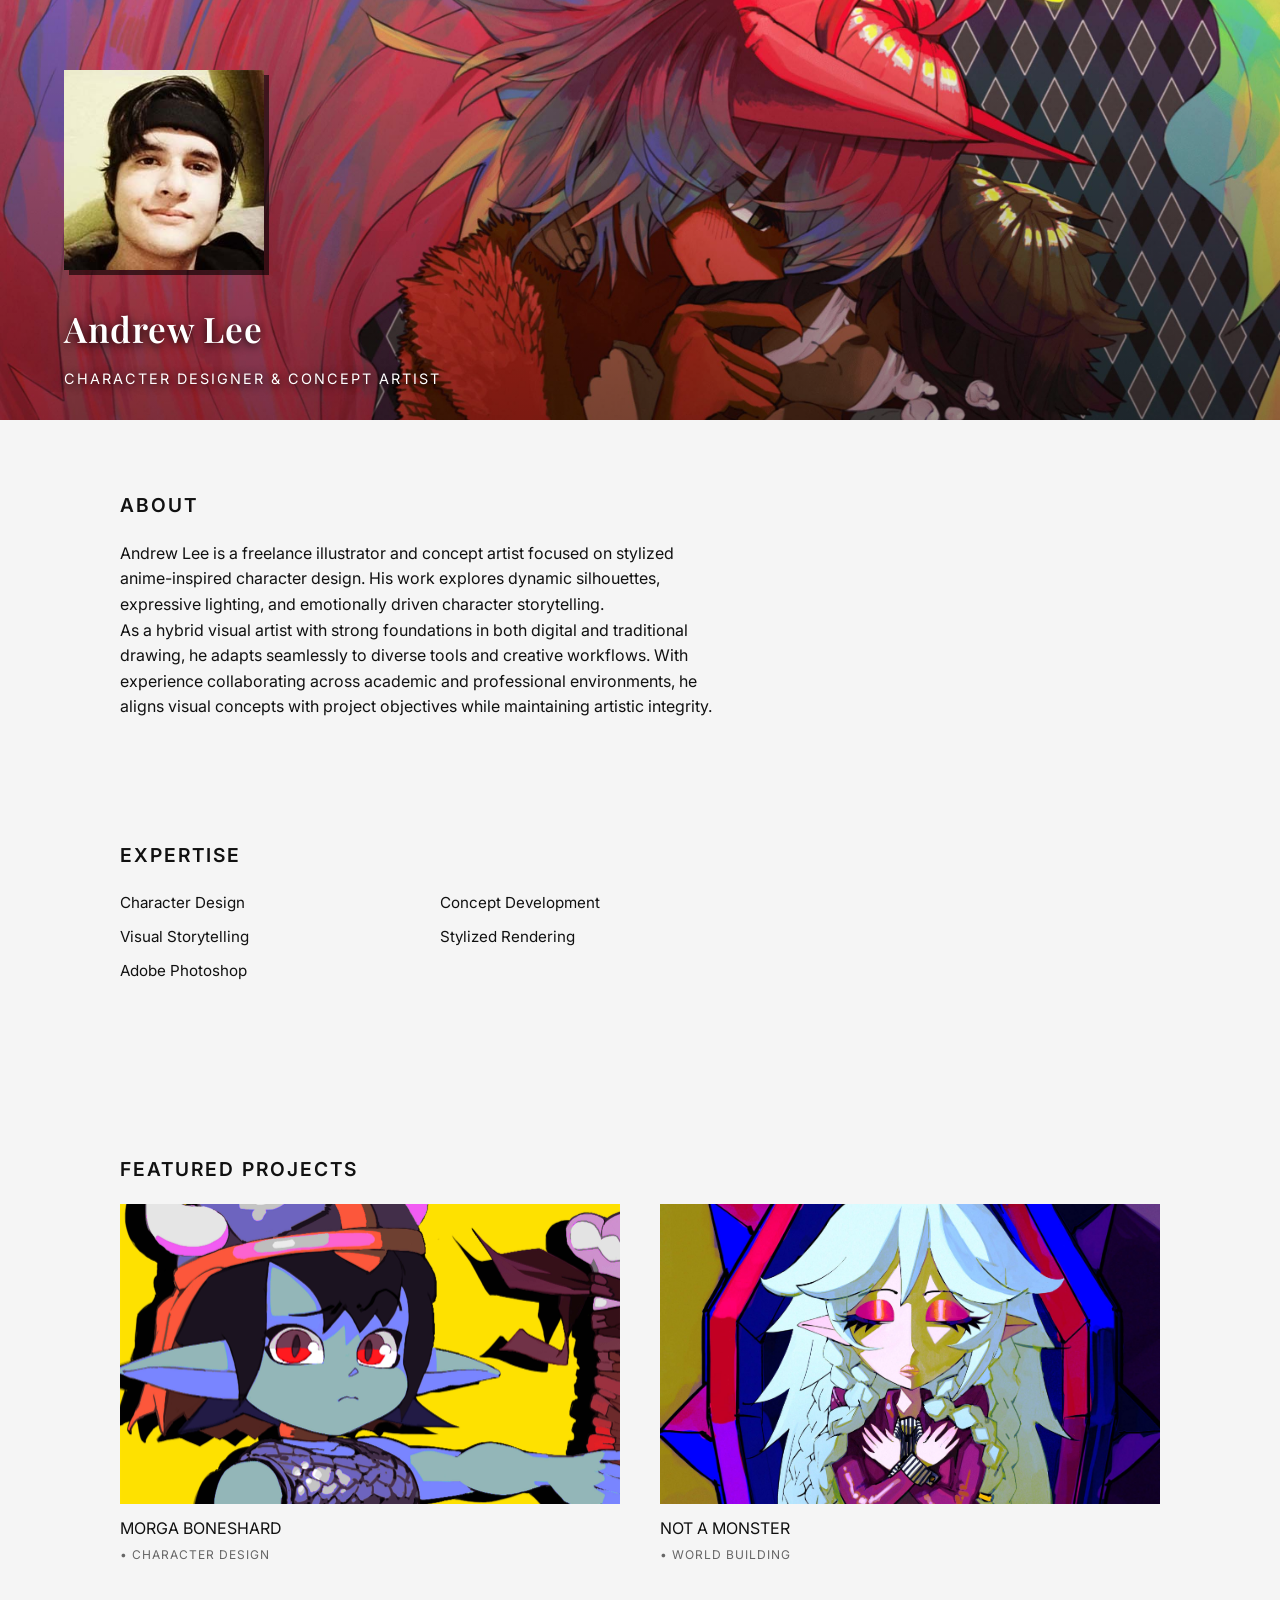
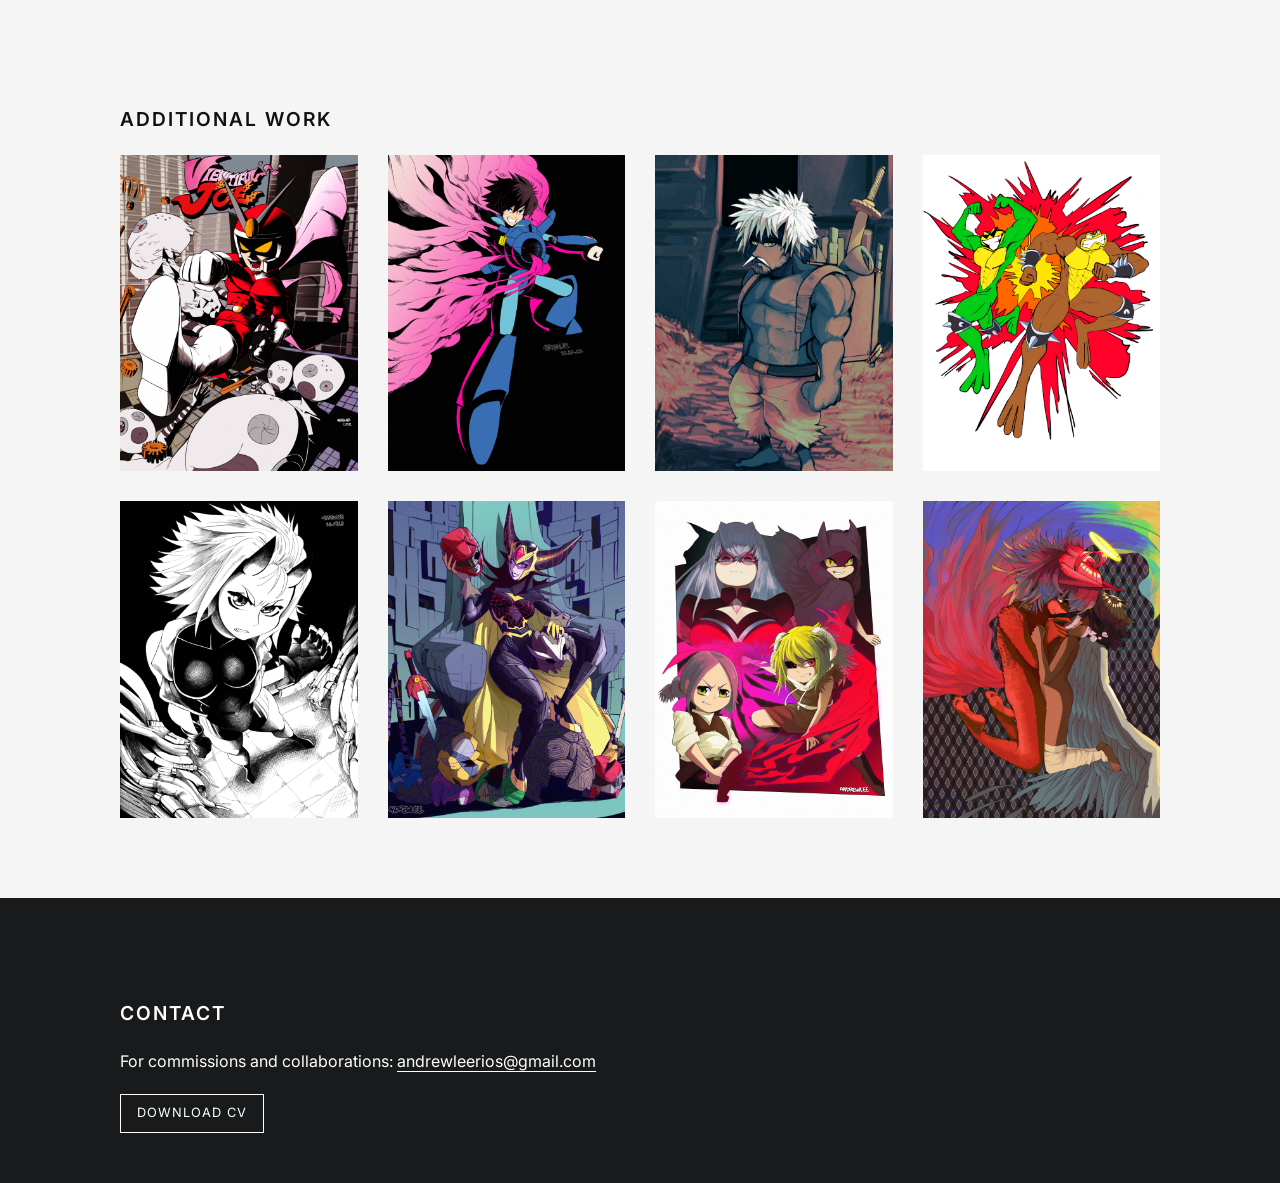
==== index.html @ 8bad81f7 "Add files via upload" ====
<!DOCTYPE html>
<html lang="en">
<head>
  <meta charset="UTF-8" />
  <meta name="viewport" content="width=device-width, initial-scale=1.0" />
  <meta name="description" content="Andrew Lee — Illustrator and Concept Artist specializing in stylized anime-inspired character design.">
  <title>Andrew Lee — Illustrator & Concept Artist</title>
  <link rel="stylesheet" href="style.css" />
  <link href="https://fonts.googleapis.com/css2?family=Playfair+Display:wght@400;500;600&family=Inter:wght@300;400;500&display=swap" rel="stylesheet">
</head>



<body>

  

  <main>

    <!-- HERO -->
    <section class="hero">

  <img src="images/hero.jpg" alt="Hero artwork">

      <div class="hero-header-2">
        <img src="../images/profile_picture.jpg" alt="profile picture" class="profile_picture">
      </div>

      <div class="hero-header">
        <h1 class="logo">Andrew Lee</h1>
        <p class="hero-subtitle">Character Designer & Concept Artist</p>
      </div>

  </section>

    <!-- ABOUT -->
    <section class="about reveal">
      <div class="container">
        <h2 class="section-title">About</h2>
        <p>
            Andrew Lee is a freelance illustrator and concept artist
            focused on stylized anime-inspired character design.
            His work explores dynamic silhouettes, expressive lighting, and emotionally driven character storytelling.
        </p>
        <p>
            As a hybrid visual artist with strong foundations in both digital and traditional drawing,
            he adapts seamlessly to diverse tools and creative workflows. With experience collaborating
            across academic and professional environments, he aligns visual concepts with project objectives while maintaining artistic integrity.
        </p>
      </div>
    </section>

    <!-- EXPERTISE -->
    <section class="expertise reveal">
        <div class="container">
            <h2 class="section-title">Expertise</h2>
            <ul class="skills">
            <li>Character Design</li>
            <li>Concept Development</li>
            <li>Visual Storytelling</li>
            <li>Stylized Rendering</li>
            <li>Adobe Photoshop</li>
            </ul>
        </div>
    </section>

     <!-- FEATURED GALLERY -->

    <section class="featured-projects reveal">

      <div class="container">
        <h2 class="section-title">Featured Projects</h2>
          <div class="featured-grid">

            <a href="projects/morgaboneshard.html" class="featured-item">

              <div class="featured-image">
                <img src="images/morga-final-2.jpg" alt="Project Morga" loading="lazy">
                <div class="project-overlay">View Project</div>
              </div>

              <div class="featured-info">
                <p class="featured-title">MORGA BONESHARD</p>
                <p class="project-label">• Character Design</p>
              </div>

            </a>

            <a href="projects/notamonster.html" class="featured-item">

              <div class="featured-image">
                <img src="images/ronin-final.jpg" alt="Project Ronin" loading="lazy">
                <div class="project-overlay">View Project</div>
              </div>

              <div class="featured-info">
                <p class="featured-title">NOT A MONSTER</p>
                <p class="project-label">• World Building</p>
              </div>

            </a>

          </div>
      </div>

    </section>

    <!-- GALLERY -->
    <section class="gallery reveal">
      <div class="container">
        <h2 class="section-title">Additional Work</h2>

        <div class="grid">
            
          <div class="art-item">

            <img 
                src="images/art1.jpg" 
                alt="Character Concept"
                loading="lazy"
                data-title="Viewtiful Joe"
                data-type="Videogame Art"
                data-year="2025"
                data-role="Concept & Illustration"
            >
            </div>

          <div class="art-item">
            <img 
                src="images/art2.jpg" 
                alt="Character Concept"
                loading="lazy"
                data-title="Cyber Oni"
                data-type="Character Design"
                data-year="2025"
                data-role="Concept & Illustration"
            >
            </div>

          <div class="art-item">
            <img 
                src="images/art3.jpg" 
                alt="Character Concept"
                loading="lazy"
                data-title="Megaman Art"
                data-type="Videogame Art"
                data-year="2025"
                data-role="Concept & Illustration"
            >
            </div>

          <div class="art-item">
            <img 
                src="images/art4.jpg" 
                alt="Character Concept"
                loading="lazy"
                data-title="Power Rangers & Teenage Mutant Ninja Turtles"
                data-type="Comic Cover"
                data-year="2025"
                data-role="Concept & Illustration"
            >
            </div>

            <div class="art-item">
            <img 
                src="images/art5.jpg" 
                alt="Character Concept"
                loading="lazy"
                data-title="Kenshi"
                data-type="Videogame Art"
                data-year="2025"
                data-role="Concept & Illustration"
            >
            </div>

            <div class="art-item">
            <img 
                src="images/art6.jpg" 
                alt="Character Concept"
                loading="lazy"
                data-title="Manga Cover"
                data-type="Character Design"
                data-year="2025"
                data-role="Concept & Illustration"
            >
            </div>

            <div class="art-item">
            <img 
                src="images/art7.jpg" 
                alt="Character Concept"
                loading="lazy"
                data-title="BattleToads"
                data-type="Videogame Art"
                data-year="2025"
                data-role="Concept & Illustration"
            >
            </div>

            <div class="art-item">
            <img 
                src="images/art8.jpg" 
                alt="Character Concept"
                loading="lazy"
                data-title="Character Concept art"
                data-type="Character Illustration"
                data-year="2025"
                data-role="Concept & Illustration"
            >
            </div>

        </div>
        
      </div>
    </section>

    <!-- CONTACT -->
    <section class="contact" style="background:#181a1b !important;color:#fff !important;padding-top:30px;">
      <div class="container">
        <h2 class="section-title">Contact</h2>
        <p>
          For commissions and collaborations:
          <a href="mailto:andrewleerios@gmail.com" style="color:#fff !important;border-color:#fff !important;">andrewleerios@gmail.com</a>
        </p>
        <p>
          <a href="andrewleecv.pdf" download="Andrew_Lee_CV.pdf" class="cv-button" target="_blank" style="color:#fff !important;border-color:#fff !important;">Download CV</a>
        </p>
      </div>
    </section>

  </main>

  <!-- JS MODAL -->

<div class="modal" id="imageModal">

  <span class="close">&times;</span>

  <div class="modal-wrapper">

    <span class="modal-arrow left">&#10094;</span>

    <div class="modal-image-container">
  <img class="modal-content current" id="modalImage" draggable="false">
<img class="modal-content next" id="modalImageNext" draggable="false">
</div>

    <span class="modal-arrow right">&#10095;</span>

    <div class="modal-info">
      <h3 id="modalTitle"></h3>
      <p id="modalMeta"></p>
    </div>

  </div>

</div>

<script>

const images = document.querySelectorAll('.art-item img');
const modal = document.getElementById('imageModal');

const modalImg = document.getElementById('modalImage');
const modalImgNext = document.getElementById('modalImageNext');

const modalTitle = document.getElementById('modalTitle');
const modalMeta = document.getElementById('modalMeta');

const closeBtn = document.querySelector('.close');
const arrowLeft = document.querySelector('.modal-arrow.left');
const arrowRight = document.querySelector('.modal-arrow.right');

let currentIndex = 0;


/* RESET SLIDER */

function resetModalSlider(){

  modalImg.style.transition = "none";
  modalImgNext.style.transition = "none";

  modalImg.style.transform = "translateX(0)";
  modalImgNext.style.transform = "translateX(0)";

  modalImgNext.src = "";

}


/* ABRIR MODAL */

images.forEach((img, index) => {

  img.addEventListener('click', () => {

    currentIndex = index;

    resetModalSlider();

    modal.classList.add('active');
    document.body.style.overflow = "hidden";

    modalImg.src = img.src;

    modalTitle.textContent = img.dataset.title;
    modalMeta.textContent = `${img.dataset.type} — ${img.dataset.year} — ${img.dataset.role}`;

  });

});


/* CAMBIO DE IMAGEN */

function updateModalImage(direction){

  const img = images[currentIndex];

  modalImgNext.src = img.src;

  modalTitle.textContent = img.dataset.title;
  modalMeta.textContent = `${img.dataset.type} — ${img.dataset.year} — ${img.dataset.role}`;

  modalImg.style.transition = "none";
  modalImgNext.style.transition = "none";

  modalImg.style.transform = "translateX(0)";
  modalImgNext.style.transform = "translateX(0)";

  if(direction === "right"){
    modalImgNext.style.transform = "translateX(100%)";
  }

  if(direction === "left"){
    modalImgNext.style.transform = "translateX(-100%)";
  }

  modalImgNext.offsetHeight;

  modalImg.style.transition = "transform 0.35s ease";
  modalImgNext.style.transition = "transform 0.35s ease";

  if(direction === "right"){
    modalImg.style.transform = "translateX(-100%)";
    modalImgNext.style.transform = "translateX(0)";
  }

  if(direction === "left"){
    modalImg.style.transform = "translateX(100%)";
    modalImgNext.style.transform = "translateX(0)";
  }

  setTimeout(() => {

    modalImg.src = modalImgNext.src;

    modalImg.style.transition = "none";
    modalImg.style.transform = "translateX(0)";

  },350);

}


/* FLECHAS */

arrowRight.addEventListener('click', () => {

  currentIndex = (currentIndex + 1) % images.length;
  updateModalImage("right");

});

arrowLeft.addEventListener('click', () => {

  currentIndex = (currentIndex - 1 + images.length) % images.length;
  updateModalImage("left");

});


/* CERRAR */

closeBtn.addEventListener('click', () => {

  modal.classList.remove('active');
  document.body.style.overflow = "auto";

});


modal.addEventListener('click', (e) => {

  if (e.target === modal) {

    modal.classList.remove('active');
    document.body.style.overflow = "auto";

  }

});


/* TECLADO */

document.addEventListener('keydown', (e) => {

  if (!modal.classList.contains('active')) return;

  if (e.key === 'Escape') {

    modal.classList.remove('active');
    document.body.style.overflow = "auto";

  }

  if (e.key === 'ArrowRight') {

    currentIndex = (currentIndex + 1) % images.length;
    updateModalImage("right");

  }

  if (e.key === 'ArrowLeft') {

    currentIndex = (currentIndex - 1 + images.length) % images.length;
    updateModalImage("left");

  }

});

</script>


<!-- REVEAL SCRIPT -->

<script>
const reveals = document.querySelectorAll('.reveal');

function revealOnScroll(){
  const windowHeight = window.innerHeight;

  reveals.forEach(section => {
    const sectionTop = section.getBoundingClientRect().top;

    if(sectionTop < windowHeight - 100){
      section.classList.add('visible');
    }
  });
}

window.addEventListener('scroll', revealOnScroll);
revealOnScroll();
</script>

</body>
</html>
---- style.css ----
/* RESET BASE */

html {
  scrollbar-width: none;      /* Firefox */
  -ms-overflow-style: none;   /* IE / Edge antiguo */
}

html {
  scrollbar-width: none;      /* Firefox */
  -ms-overflow-style: none;   /* IE / Edge antiguo */
}

* {
  margin: 0;
  padding: 0;
  box-sizing: border-box;
}

body {
  font-family: 'Inter', sans-serif;
  background-color: #f5f5f5;
  color: #111;
  line-height: 1.6;
  transition: background-color 0.3s ease;
  opacity: 0;
  animation: fadeIn 1.0s ease forwards;
}


@keyframes fadeIn {
  to {
    opacity: 1;
  }
}

/* CONTENEDOR CENTRAL */
.container{
  width:90%;
  max-width:1100px;

/* CONTACT SECTION DARK */

/* CONTACT SECTION DARK - FORCED */
.contact {
  background: #181a1b !important;
  color: #fff !important;
}
.contact .section-title,
.contact p,
.contact a,
.contact .cv-button {
  color: #fff !important;
  border-color: #fff !important;
}
.contact a:hover,
.contact .cv-button:hover {
  opacity: 0.7 !important;
}
  margin:0 auto;
  padding:0 30px;
}

/* HEADER */

.logo{
font-size:2.2rem;
font-weight:600;
font-family:'Playfair Display', serif;
letter-spacing:1px;
text-shadow:0 2px 10px rgb(0, 0, 0);
}
/* HERO */

.hero-header{
  position:absolute;
  bottom:30px;
  left:5%;
  z-index:2;
  color:white;
}

.hero{
  position:relative;
  width:100%;
  height:55vh;
  min-height:260px;
  max-height:420px;
  overflow:hidden;
}

.hero::after{
content:"";
position:absolute;
inset:0;
background:linear-gradient(
to top,
rgba(0, 0, 0, 0.39),
rgba(0, 0, 0, 0.2),
rgba(0, 0, 0, 0)
);
}

.hero-header-2{
  width: 200px;
  height: 200px;
  position:absolute;
  bottom:150px;
  left:5%;
  box-shadow: 5px 5px 0px rgba(0, 0, 0, 0.6);
  z-index:2;
}

.hero-subtitle {
  font-size: 0.9rem;
  font-weight: 400;
  letter-spacing: 2px;
  text-transform: uppercase;
  margin-top: 10px;
  text-shadow:0 2px 10px rgb(0, 0, 0);
}

.hero img{
  position:absolute;
  top:0;
  left:0;
  width:100%;
  height:100%;
  object-fit:cover;
  display:block;
  animation:heroZoom 20s ease-in-out infinite alternate;
  max-height:420px;
}

@keyframes heroZoom{
0%{
transform:scale(1);
}
100%{
transform:scale(1.03);
}
}

/* SECTIONS */
section {
  padding: 100px 0;
}

.section-title {
  font-size:1.2rem;
  font-weight: 600;
  letter-spacing: 2px;
  text-transform: uppercase;
  margin:70px 0 20px 0;
}

a {
  text-decoration: none;
  color: #111;
  border-bottom: 1px solid #111;
  transition: opacity 0.2s ease;
}

a:hover {
  opacity: 0.6;
}

/* FEATURED GALLERY */

.featured-image{
position:relative;
overflow:hidden;
}

.featured-title{
margin-top:10px;
font-size:16px;
}

.project-overlay{
position:absolute;
top:0;
left:0;
width:100%;
height:100%;
background:rgba(0,0,0,0.5);

display:flex;
align-items:center;
justify-content:center;

color:white;
font-size:18px;
letter-spacing:2px;

opacity:0;
transition:opacity 0.3s ease;
}

.featured-image:hover .project-overlay{
opacity:1;
}

.featured-item{
position: relative;
overflow:hidden;
border-bottom:none;
}

.featured-item img{
width:100%;
height:300px;
object-fit:cover;
display:block;
transition:transform 0.4s ease;
}

.featured-image:hover img{
transform:scale(1.08);
}

.featured-grid{
display:grid;
grid-template-columns:1fr 1fr;
gap:40px;
margin-bottom:20px;
}

.project-label{
font-size:0.75rem;
color:#666;
letter-spacing:1px;
text-transform:uppercase;
margin-top:3px;
}

.featured-info{
margin-top:12px;
}

.featured-projects{
  padding: 50px 0 0 0;
}

/* PROJECTS.HTML */

.project-container{
max-width:1100px;
margin:auto;
padding: 20px 20px;
}

.project-title{
font-size:2rem;
margin-bottom:10px;
}

.project-description{
max-width:700px;
margin-bottom:40px;
line-height:1.6;
}

.project-image{
margin: 10px 0 80px 0;
display: block;
gap: 0.5em;
}

.project-image-2{
  display: flex;
  gap: 0.5em;
  margin-top: 10px;
}

.project-image-2 img{
width:100%;
height:auto;
}

.project-image img{
width:100%;
height:auto;
}

.project-morga{
display: block;
gap: 0.5em;
}

.project-morga img{
width:100%;
height:auto;
}

.project-section-morga{
  margin-top: 100px;
}

.design-morga{
  display: flex;
  gap: 0.5em;
}

.design-morga-2{
  display: flex;
  gap: 0.5em;
  margin-bottom: 100px;
}

.back-link{
display:inline-block;
margin-bottom:40px;
font-size:0.9rem;
letter-spacing:1px;
text-decoration:none;
}

.charac-desc{
  font-size: 16px;
  margin: 0 30px 0 0;
}

.project-image-3{
  display: flex;
  gap: 1em;
  margin: 40px 0 40px 0;
}

.project-image-4{
  height: 50%;
  display: flex;
  gap: 0.5em;
}

.itemart-8 img{
  width: 100%;
}

.sheet-charac{
display: block;
gap: 0.5em;
}

.sheet-charac img{
width:100%;
height:auto;
}

/* CHARACTER INFO */

.character-info{
  background-color: #76b4cc00;
  width: 100%;
  margin-bottom: 80px;
  display: block;
}

.character-info-1{
  background-color: #925b5b00;
  width: 100%;
  display: flex;
  margin-bottom: 10px;
}

.character-info-1 img{
  width: 20%;
  object-fit: cover ;
}

.character-info-1 h2{
  margin: 10px 0 0 10px;
}

.character-info-1 p{
  font-size: 16px;
  text-align: start;
  margin-left: 5px;
  margin: 10px;
}

.characterpic1{
  background-image: url("images/steinprofile.jpg");
  background-position: center;
  background-size: 100%;
  background-repeat: no-repeat;
  width: 60%;
}

.characterpic2{
  background-image: url("images/draculindaprofile.jpg");
  background-position: center;
  background-size: 100%;
  background-repeat: no-repeat;
  width: 65%;
}

.characterpic3{
  background-image: url("images/v1profile.jpg");
  background-position: center;
  background-size: 100%;
  background-repeat: no-repeat;
  width: 68%;
}

/* SKILLS */ 

.about{
  padding: 0 0 50px 0;
}

.expertise{
  padding: 0 0 50px 0;
}

.contact{
  padding: 0 0 50px 0;
}

.skills {
  list-style: none;
  padding: 0;
  display: grid;
  grid-template-columns: repeat(2, 1fr);
  gap: 10px 40px;
  max-width: 600px;
}

.skills li {
  font-size: 0.95rem;
}

/* GALLERY GRID */

.gallery{
  padding: 50px 0 50px 0;
}

.grid {
  column-count:4;
  column-gap:30px;
}

.art-item{
break-inside:avoid;
margin-bottom:30px;
overflow:hidden;
cursor:pointer;
transition:transform 0.3s ease, box-shadow 0.3s ease;
}

.art-item img{
width:100%;
height:auto;
display:block;
transition:transform 0.4s ease;
}

.art-item:hover{
transform:translateY(-6px);
box-shadow:0 12px 30px rgba(0,0,0,0.15);
}

.art-item:hover img{
transform:scale(1.05);
}

@keyframes modalZoom{
0%{
opacity:0;
transform:scale(0.96);
}

100%{
opacity:1;
transform:scale(1);
}
}

/* ABOUT & CONTACT */
.about p,
.contact p {
  max-width: 600px;
}

.cv-button {
  display: inline-block;
  margin-top: 20px;
  font-size: 0.8rem;
  letter-spacing: 1px;
  text-transform: uppercase;
  border: 1px solid #111;
  padding: 8px 16px;
  transition: all 0.2s ease;
}

.cv-button:hover {
  background: #111;
  color: #f5f5f5;
}

/* SCROLL REVEAL */

.reveal{
opacity:0;
transform:translateY(40px);
transition:all 1s cubic-bezier(.16,1,.3,1);
}

.reveal.visible{
opacity:1;
transform:translateY(0);
}

/* JS MODAL */

.modal{
position:fixed;
inset:0;
background:rgba(245,245,245,0.98);

display:flex;
justify-content:center;
align-items:center;

opacity:0;
pointer-events:none;

transition:opacity 0.35s ease;

z-index:1000;
}

.modal.active{
opacity:1;
pointer-events:auto;
}

.modal-wrapper{
text-align:center;
max-width:90vw;
max-height:90vh;
position:relative;
}

.modal-image-container{
position:relative;
overflow:hidden;
width:100%;
height:75vh;
display:flex;
align-items:center;
justify-content:center;
}

.modal-content{
position:absolute;
max-width:100%;
max-height:75vh;
object-fit:contain;

transition:transform 0.35s ease, opacity 0.35s ease;

user-select: none;
-webkit-user-drag: none;
animation:modalZoom 0.35s ease;
transform-origin:center;
will-change:transform;

}

/* imagen siguiente */

.modal-content.next{
transform:translateX(100%);
}

/* animaciones */

.close{
position:absolute;
top:20px;
right:20px;
font-size:2rem;
cursor:pointer;
font-weight:300;
z-index:2000;
}

.modal-info{
margin-top:20px;
}

.modal-info h3{
font-weight:500;
margin-bottom:5px;
}

.modal-info p{
font-size:0.85rem;
letter-spacing:1px;
text-transform:uppercase;
}

.modal-arrow{
position:absolute;
top:50%;
transform:translateY(-50%);
font-size:40px;
color:#333;
cursor:pointer;
user-select:none;
padding:10px;
transition:opacity 0.2s ease;
}

.modal-arrow:hover{
opacity:0.5;
}

.modal-arrow.left{
left:-60px;
}

.modal-arrow.right{
right:-60px;
}

/* RESPONSIVE */


@media (max-width:1000px){

  .characterpic1{
  width: 125%;
  background-size: 200%;
  background-image: url("images/steinprofile2.jpg");
}

.characterpic2{
  width: 135%;
  background-size: 200%;
  background-image: url("images/draculindaprofile2.jpg");
}

.characterpic3{
  width: 140%;
  background-size: 200%;
  background-image: url("images/v1profile2.jpg");
}

    .grid{
    column-count:2;
    }
  }

@media (max-width:600px){
    .grid{
    column-count:1;
  }

  section {
    padding: 60px 0;
  }
  
}

@media (max-width:550px){

.modal-image-container{
position:relative;
}

.modal-arrow{
position:fixed;
top:50%;
transform:translateY(-50%);
font-size:30px;
z-index:2000;
}

.modal-arrow.left{
left:8px;
}

.modal-arrow.right{
right:8px;
}

}


@media (max-width:450px){

.characterpic1{
  width: 190%;
  background-size: 600%;
  background-image: url("images/steinprofile2.jpg");
}

.characterpic2{
  width: 210%;
  background-size: 600%;
  background-image: url("images/draculindaprofile2.jpg");
}

.characterpic3{
  width: 210%;
  background-size: 600%;
  background-image: url("images/v1profile2.jpg");
}


.modal-image-container{
position:relative;
}

.modal-arrow{
position:fixed;
top:50%;
transform:translateY(-50%);
font-size:30px;
z-index:2000;
color:white;
text-shadow: 0 0 6px rgba(0,0,0,0.9);
}

.modal-arrow.left{
left:8px;
}

.modal-arrow.right{
right:8px;
}

.featured-item img{
width:130%;
height:25vh;
}

/**/
.featured-title{
  font-size: 14px;

}

}
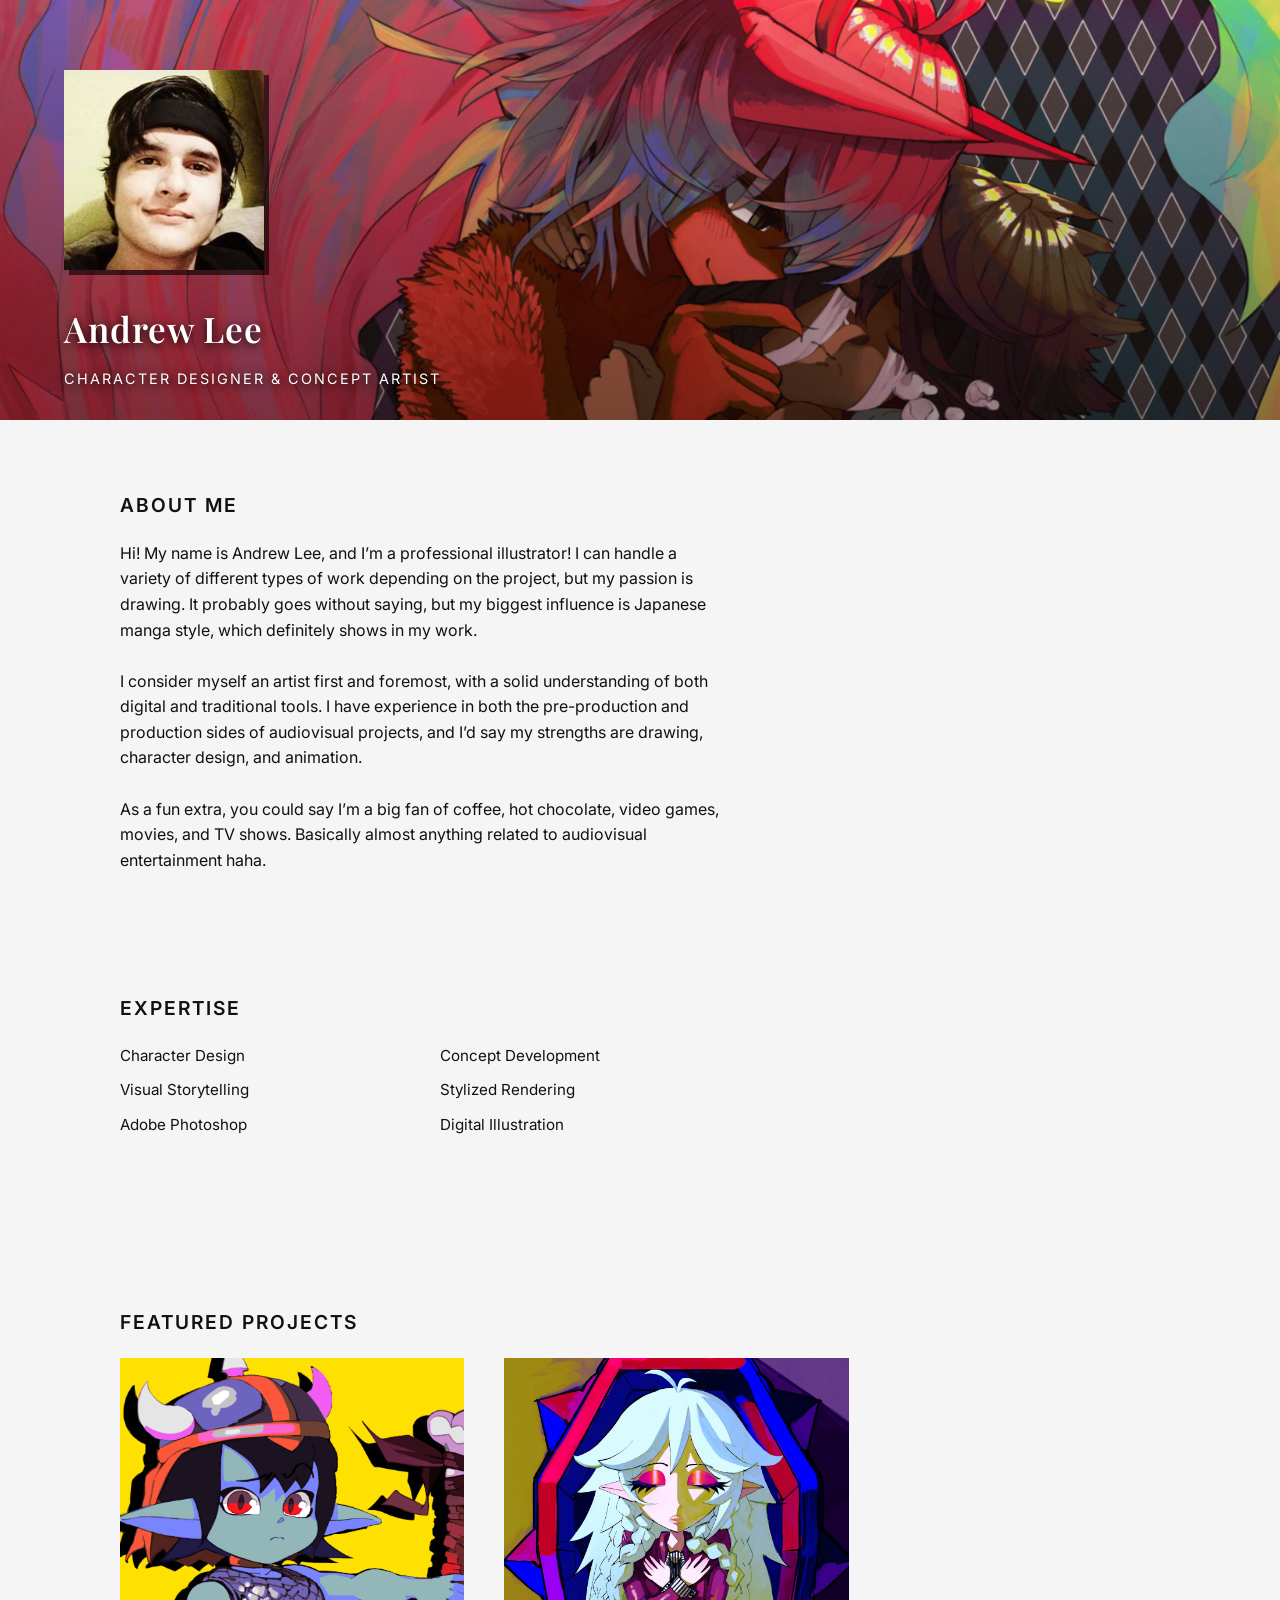
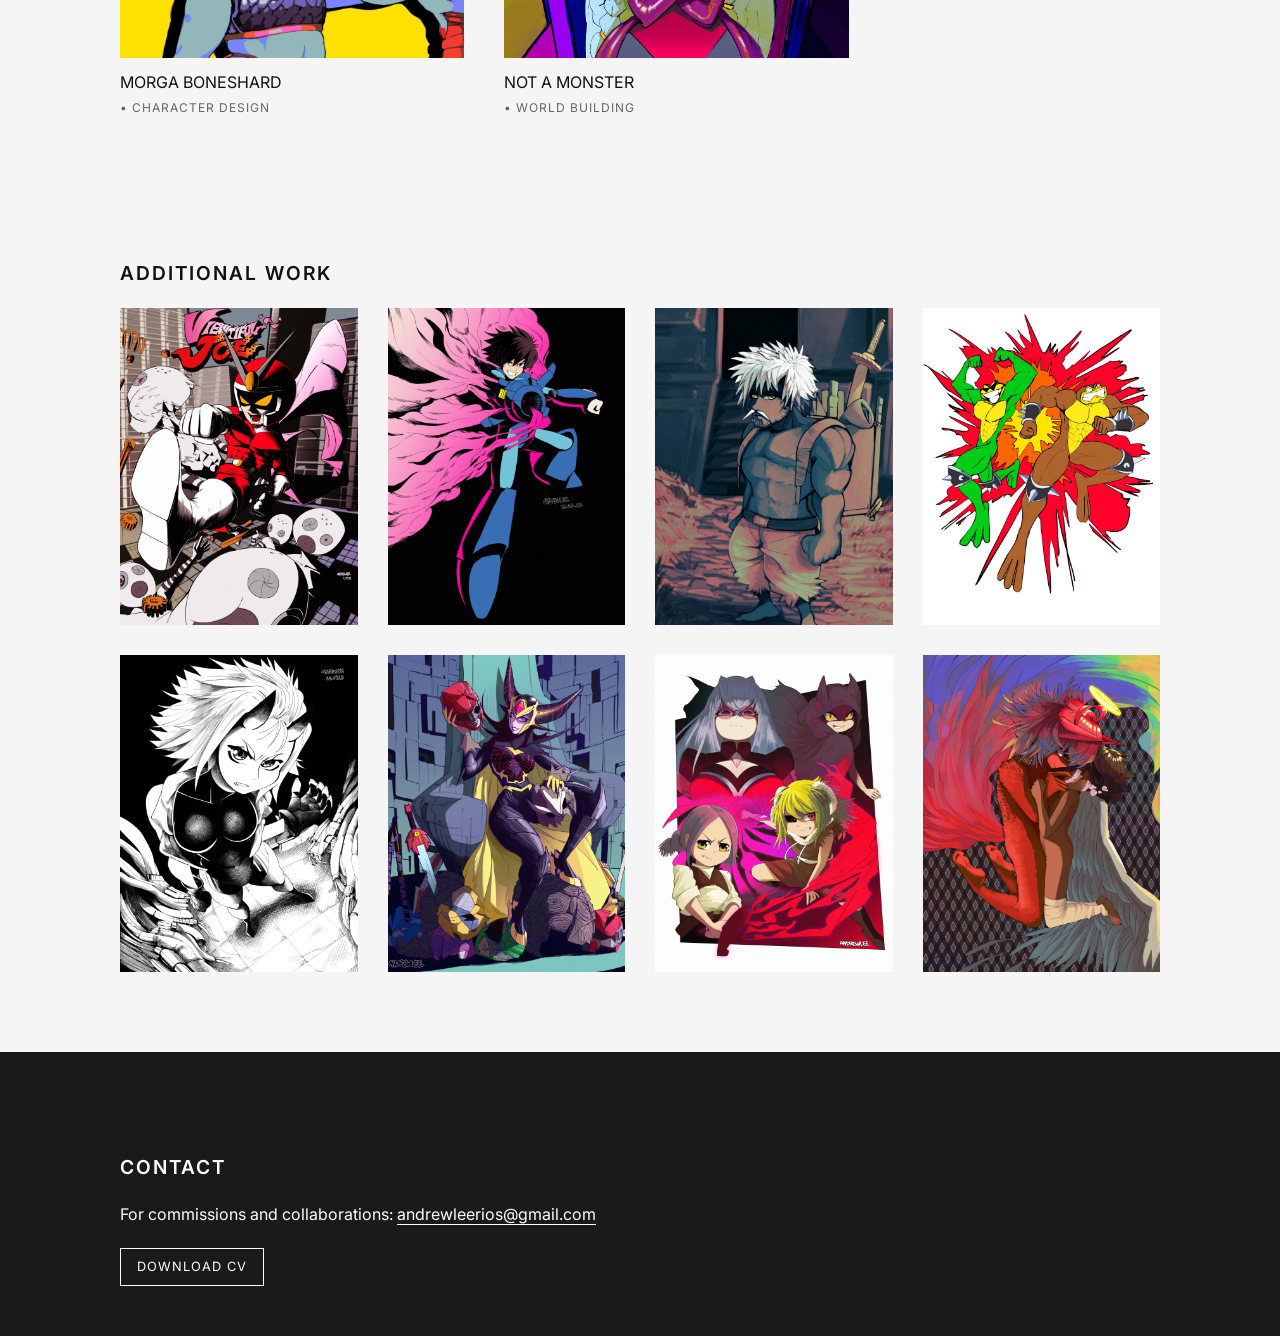
==== commit 973e09d4: "Add files via upload" ====
--- a/index.html
+++ b/index.html
@@ -23,7 +23,7 @@
   <img src="images/hero.jpg" alt="Hero artwork">
 
       <div class="hero-header-2">
-        <img src="../images/profile_picture.jpg" alt="profile picture" class="profile_picture">
+        <img src="images/profile_picture.jpg" alt="profile picture" class="profile_picture">
       </div>
 
       <div class="hero-header">
@@ -36,16 +36,30 @@
     <!-- ABOUT -->
     <section class="about reveal">
       <div class="container">
-        <h2 class="section-title">About</h2>
+        <h2 class="section-title">About me</h2>
         <p>
-            Andrew Lee is a freelance illustrator and concept artist
-            focused on stylized anime-inspired character design.
-            His work explores dynamic silhouettes, expressive lighting, and emotionally driven character storytelling.
+          Hi! My name is Andrew Lee, and I’m a professional
+          illustrator! I can handle a variety of different
+          types of work depending on the project, but my passion
+          is drawing. It probably goes without saying, but my
+          biggest influence is Japanese manga style, which
+          definitely shows in my work.
         </p>
+        <br>
         <p>
-            As a hybrid visual artist with strong foundations in both digital and traditional drawing,
-            he adapts seamlessly to diverse tools and creative workflows. With experience collaborating
-            across academic and professional environments, he aligns visual concepts with project objectives while maintaining artistic integrity.
+          I consider myself an artist first and foremost,
+          with a solid understanding of both digital
+          and traditional tools. I have experience in both
+          the pre-production and production sides of
+          audiovisual projects, and I’d say my strengths
+          are drawing, character design, and
+          animation.
+        </p>
+        <br>
+        <p>
+          As a fun extra, you could say I’m a big fan of coffee,
+          hot chocolate, video games, movies, and TV shows.
+          Basically almost anything related to audiovisual entertainment haha.
         </p>
       </div>
     </section>
@@ -60,6 +74,7 @@
             <li>Visual Storytelling</li>
             <li>Stylized Rendering</li>
             <li>Adobe Photoshop</li>
+            <li>Digital Illustration</li>
             </ul>
         </div>
     </section>
--- a/style.css
+++ b/style.css
@@ -219,8 +219,8 @@
 }
 
 .featured-grid{
-display:grid;
-grid-template-columns:1fr 1fr;
+display: flex;
+flex-wrap: wrap;
 gap:40px;
 margin-bottom:20px;
 }
@@ -743,4 +743,4 @@
 
 }
 
-}+}
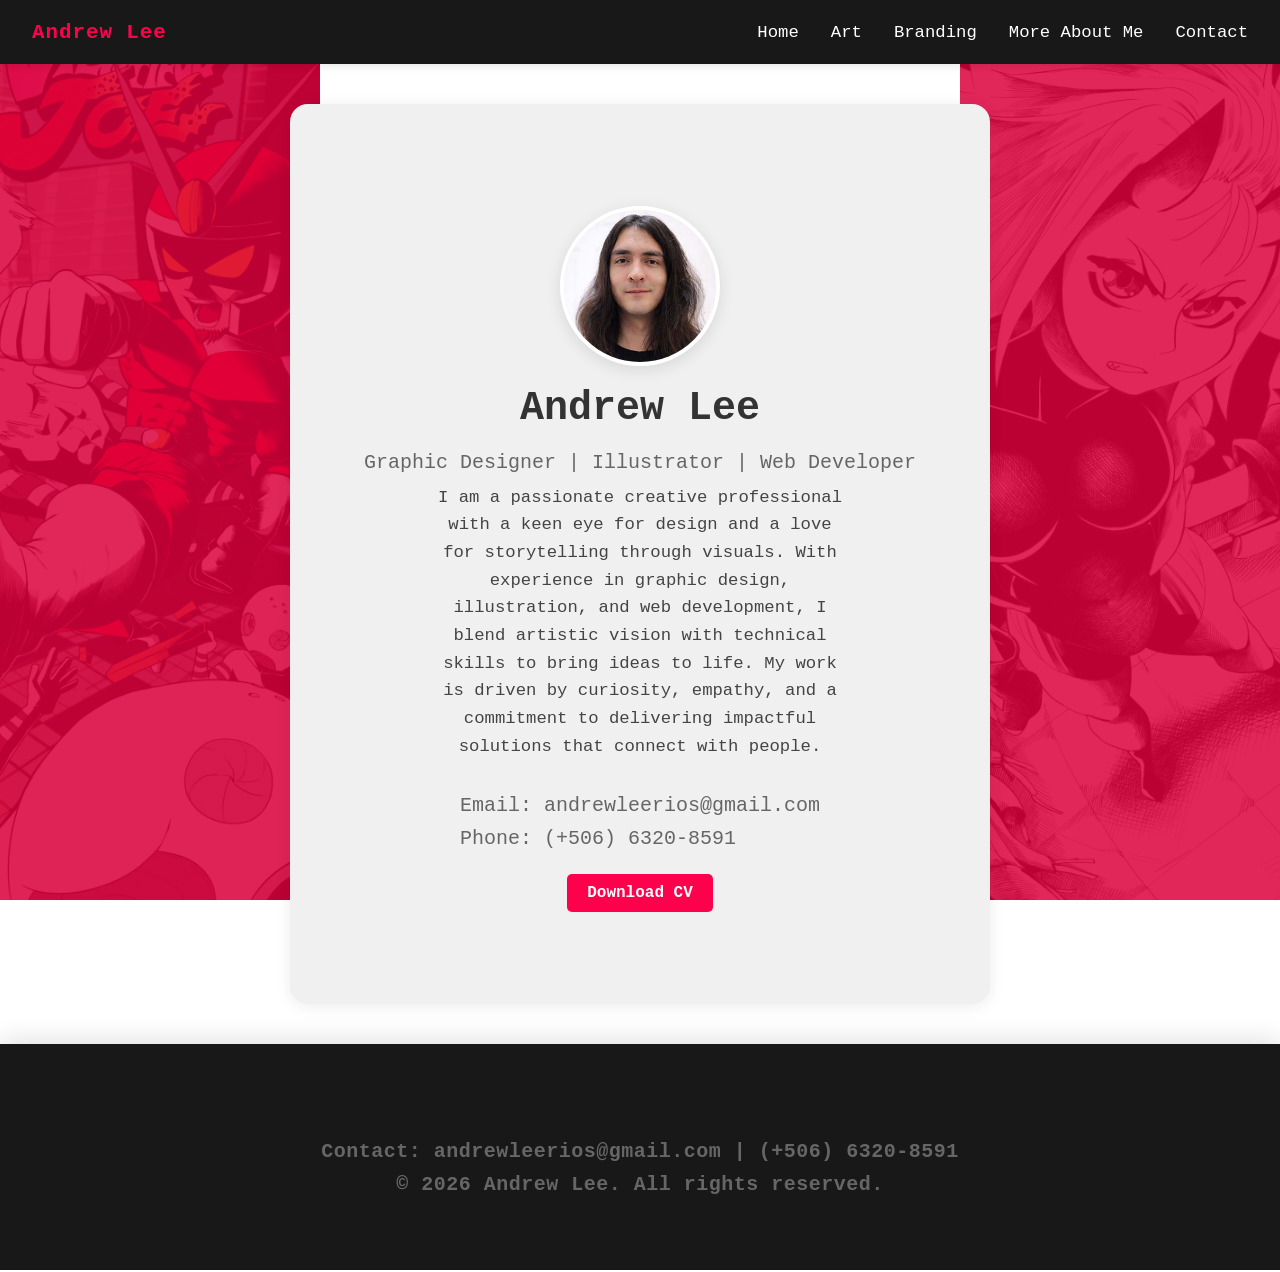
==== commit 3d0eba60: "Add files via upload" ====
--- a/index.html
+++ b/index.html
@@ -1,475 +1,83 @@
 <!DOCTYPE html>
 <html lang="en">
 <head>
-  <meta charset="UTF-8" />
-  <meta name="viewport" content="width=device-width, initial-scale=1.0" />
-  <meta name="description" content="Andrew Lee — Illustrator and Concept Artist specializing in stylized anime-inspired character design.">
-  <title>Andrew Lee — Illustrator & Concept Artist</title>
-  <link rel="stylesheet" href="style.css" />
-  <link href="https://fonts.googleapis.com/css2?family=Playfair+Display:wght@400;500;600&family=Inter:wght@300;400;500&display=swap" rel="stylesheet">
+    <meta charset="UTF-8">
+    <meta name="viewport" content="width=device-width, initial-scale=1.0">
+    <link rel="stylesheet" href="style.css">
+    <title>Andrew Lee - Portfolio</title>
 </head>
-
-
-
 <body>
-
-  
-
-  <main>
-
-    <!-- HERO -->
-    <section class="hero">
-
-  <img src="images/hero.jpg" alt="Hero artwork">
-
-      <div class="hero-header-2">
-        <img src="images/profile_picture.jpg" alt="profile picture" class="profile_picture">
-      </div>
-
-      <div class="hero-header">
-        <h1 class="logo">Andrew Lee</h1>
-        <p class="hero-subtitle">Character Designer & Concept Artist</p>
-      </div>
-
-  </section>
-
-    <!-- ABOUT -->
-    <section class="about reveal">
-      <div class="container">
-        <h2 class="section-title">About me</h2>
-        <p>
-          Hi! My name is Andrew Lee, and I’m a professional
-          illustrator! I can handle a variety of different
-          types of work depending on the project, but my passion
-          is drawing. It probably goes without saying, but my
-          biggest influence is Japanese manga style, which
-          definitely shows in my work.
-        </p>
-        <br>
-        <p>
-          I consider myself an artist first and foremost,
-          with a solid understanding of both digital
-          and traditional tools. I have experience in both
-          the pre-production and production sides of
-          audiovisual projects, and I’d say my strengths
-          are drawing, character design, and
-          animation.
-        </p>
-        <br>
-        <p>
-          As a fun extra, you could say I’m a big fan of coffee,
-          hot chocolate, video games, movies, and TV shows.
-          Basically almost anything related to audiovisual entertainment haha.
-        </p>
-      </div>
-    </section>
-
-    <!-- EXPERTISE -->
-    <section class="expertise reveal">
-        <div class="container">
-            <h2 class="section-title">Expertise</h2>
-            <ul class="skills">
-            <li>Character Design</li>
-            <li>Concept Development</li>
-            <li>Visual Storytelling</li>
-            <li>Stylized Rendering</li>
-            <li>Adobe Photoshop</li>
-            <li>Digital Illustration</li>
-            </ul>
+    <!-- Side Art Backgrounds -->
+    <div class="side-art left-side-art">
+        <div class="side-art-img active" style="background-image:linear-gradient(rgba(220,0,60,0.85), rgba(220,0,60,0.85)), url('images/mainart/art1.jpg')"></div>
+        <div class="side-art-img" style="background-image:linear-gradient(rgba(220,0,60,0.85), rgba(220,0,60,0.85)), url('images/mainart/art3.jpg')"></div>
+        <div class="side-art-img" style="background-image:linear-gradient(rgba(220,0,60,0.85), rgba(220,0,60,0.85)), url('images/mainart/art5.jpg')"></div>
+        <div class="side-art-img" style="background-image:linear-gradient(rgba(220,0,60,0.85), rgba(220,0,60,0.85)), url('images/mainart/art7.jpg')"></div>
+    </div>
+    <div class="side-art right-side-art">
+        <div class="side-art-img active" style="background-image:linear-gradient(rgba(220,0,60,0.85), rgba(220,0,60,0.85)), url('images/mainart/art2.jpg')"></div>
+        <div class="side-art-img" style="background-image:linear-gradient(rgba(220,0,60,0.85), rgba(220,0,60,0.85)), url('images/mainart/art4.jpg')"></div>
+        <div class="side-art-img" style="background-image:linear-gradient(rgba(220,0,60,0.85), rgba(220,0,60,0.85)), url('images/mainart/art6.jpg')"></div>
+        <div class="side-art-img" style="background-image:linear-gradient(rgba(220,0,60,0.85), rgba(220,0,60,0.85)), url('images/mainart/art8.jpg')"></div>
+    </div>
+    <nav class="navbar">
+        <div class="nav-logo">Andrew Lee</div>
+        <button class="nav-toggle" aria-label="Toggle navigation">
+            <span class="hamburger"></span>
+        </button>
+        <ul class="nav-links">
+            <li><a href="index.html">Home</a></li>
+            <li><a href="art.html">Art</a></li>
+            <li><a href="branding.html">Branding</a></li>
+            <li><a href="about.html">More About Me</a></li>
+            <li><a href="#footer">Contact</a></li>
+        </ul>
+    </nav>
+    <div class="container">
+        <img src="images/profile_picture.jpg" alt="Andrew Lee Profile Picture" class="profile-pic">
+        <h1>Andrew Lee</h1>
+        <p>Graphic Designer | Illustrator | Web Developer</p>
+        <div class="about-me">
+            <p>
+                I am a passionate creative professional with a keen eye for design and a love for storytelling through visuals. With experience in graphic design, illustration, and web development, I blend artistic vision with technical skills to bring ideas to life. My work is driven by curiosity, empathy, and a commitment to delivering impactful solutions that connect with people.
+            </p>
         </div>
-    </section>
-
-     <!-- FEATURED GALLERY -->
-
-    <section class="featured-projects reveal">
-
-      <div class="container">
-        <h2 class="section-title">Featured Projects</h2>
-          <div class="featured-grid">
-
-            <a href="projects/morgaboneshard.html" class="featured-item">
-
-              <div class="featured-image">
-                <img src="images/morga-final-2.jpg" alt="Project Morga" loading="lazy">
-                <div class="project-overlay">View Project</div>
-              </div>
-
-              <div class="featured-info">
-                <p class="featured-title">MORGA BONESHARD</p>
-                <p class="project-label">• Character Design</p>
-              </div>
-
-            </a>
-
-            <a href="projects/notamonster.html" class="featured-item">
-
-              <div class="featured-image">
-                <img src="images/ronin-final.jpg" alt="Project Ronin" loading="lazy">
-                <div class="project-overlay">View Project</div>
-              </div>
-
-              <div class="featured-info">
-                <p class="featured-title">NOT A MONSTER</p>
-                <p class="project-label">• World Building</p>
-              </div>
-
-            </a>
-
-          </div>
-      </div>
-
-    </section>
-
-    <!-- GALLERY -->
-    <section class="gallery reveal">
-      <div class="container">
-        <h2 class="section-title">Additional Work</h2>
-
-        <div class="grid">
-            
-          <div class="art-item">
-
-            <img 
-                src="images/art1.jpg" 
-                alt="Character Concept"
-                loading="lazy"
-                data-title="Viewtiful Joe"
-                data-type="Videogame Art"
-                data-year="2025"
-                data-role="Concept & Illustration"
-            >
-            </div>
-
-          <div class="art-item">
-            <img 
-                src="images/art2.jpg" 
-                alt="Character Concept"
-                loading="lazy"
-                data-title="Cyber Oni"
-                data-type="Character Design"
-                data-year="2025"
-                data-role="Concept & Illustration"
-            >
-            </div>
-
-          <div class="art-item">
-            <img 
-                src="images/art3.jpg" 
-                alt="Character Concept"
-                loading="lazy"
-                data-title="Megaman Art"
-                data-type="Videogame Art"
-                data-year="2025"
-                data-role="Concept & Illustration"
-            >
-            </div>
-
-          <div class="art-item">
-            <img 
-                src="images/art4.jpg" 
-                alt="Character Concept"
-                loading="lazy"
-                data-title="Power Rangers & Teenage Mutant Ninja Turtles"
-                data-type="Comic Cover"
-                data-year="2025"
-                data-role="Concept & Illustration"
-            >
-            </div>
-
-            <div class="art-item">
-            <img 
-                src="images/art5.jpg" 
-                alt="Character Concept"
-                loading="lazy"
-                data-title="Kenshi"
-                data-type="Videogame Art"
-                data-year="2025"
-                data-role="Concept & Illustration"
-            >
-            </div>
-
-            <div class="art-item">
-            <img 
-                src="images/art6.jpg" 
-                alt="Character Concept"
-                loading="lazy"
-                data-title="Manga Cover"
-                data-type="Character Design"
-                data-year="2025"
-                data-role="Concept & Illustration"
-            >
-            </div>
-
-            <div class="art-item">
-            <img 
-                src="images/art7.jpg" 
-                alt="Character Concept"
-                loading="lazy"
-                data-title="BattleToads"
-                data-type="Videogame Art"
-                data-year="2025"
-                data-role="Concept & Illustration"
-            >
-            </div>
-
-            <div class="art-item">
-            <img 
-                src="images/art8.jpg" 
-                alt="Character Concept"
-                loading="lazy"
-                data-title="Character Concept art"
-                data-type="Character Illustration"
-                data-year="2025"
-                data-role="Concept & Illustration"
-            >
-            </div>
-
+        <div class="contact-info">
+            <p>Email: andrewleerios@gmail.com</p>
+            <p>Phone: (+506) 6320-8591</p>
         </div>
-        
-      </div>
-    </section>
-
-    <!-- CONTACT -->
-    <section class="contact" style="background:#181a1b !important;color:#fff !important;padding-top:30px;">
-      <div class="container">
-        <h2 class="section-title">Contact</h2>
-        <p>
-          For commissions and collaborations:
-          <a href="mailto:andrewleerios@gmail.com" style="color:#fff !important;border-color:#fff !important;">andrewleerios@gmail.com</a>
-        </p>
-        <p>
-          <a href="andrewleecv.pdf" download="Andrew_Lee_CV.pdf" class="cv-button" target="_blank" style="color:#fff !important;border-color:#fff !important;">Download CV</a>
-        </p>
-      </div>
-    </section>
-
-  </main>
-
-  <!-- JS MODAL -->
-
-<div class="modal" id="imageModal">
-
-  <span class="close">&times;</span>
-
-  <div class="modal-wrapper">
-
-    <span class="modal-arrow left">&#10094;</span>
-
-    <div class="modal-image-container">
-  <img class="modal-content current" id="modalImage" draggable="false">
-<img class="modal-content next" id="modalImageNext" draggable="false">
-</div>
-
-    <span class="modal-arrow right">&#10095;</span>
-
-    <div class="modal-info">
-      <h3 id="modalTitle"></h3>
-      <p id="modalMeta"></p>
+        <div class="download-cv">
+            <a href="andrewleecv.pdf" download class="download-btn">Download CV</a>
+        </div>
     </div>
-
-  </div>
-
-</div>
-
-<script>
-
-const images = document.querySelectorAll('.art-item img');
-const modal = document.getElementById('imageModal');
-
-const modalImg = document.getElementById('modalImage');
-const modalImgNext = document.getElementById('modalImageNext');
-
-const modalTitle = document.getElementById('modalTitle');
-const modalMeta = document.getElementById('modalMeta');
-
-const closeBtn = document.querySelector('.close');
-const arrowLeft = document.querySelector('.modal-arrow.left');
-const arrowRight = document.querySelector('.modal-arrow.right');
-
-let currentIndex = 0;
-
-
-/* RESET SLIDER */
-
-function resetModalSlider(){
-
-  modalImg.style.transition = "none";
-  modalImgNext.style.transition = "none";
-
-  modalImg.style.transform = "translateX(0)";
-  modalImgNext.style.transform = "translateX(0)";
-
-  modalImgNext.src = "";
-
-}
-
-
-/* ABRIR MODAL */
-
-images.forEach((img, index) => {
-
-  img.addEventListener('click', () => {
-
-    currentIndex = index;
-
-    resetModalSlider();
-
-    modal.classList.add('active');
-    document.body.style.overflow = "hidden";
-
-    modalImg.src = img.src;
-
-    modalTitle.textContent = img.dataset.title;
-    modalMeta.textContent = `${img.dataset.type} — ${img.dataset.year} — ${img.dataset.role}`;
-
-  });
-
+    <footer id="footer" class="footer">
+        <p>Contact: andrewleerios@gmail.com | (+506) 6320-8591</p>
+        <p>&copy; 2026 Andrew Lee. All rights reserved.</p>
+    </footer>
+</body>
+    <script>
+// Hamburger menu toggle
+const navToggle = document.querySelector('.nav-toggle');
+const navLinks = document.querySelector('.nav-links');
+navToggle.addEventListener('click', () => {
+    navLinks.classList.toggle('nav-open');
+    navToggle.classList.toggle('open');
 });
 
-
-/* CAMBIO DE IMAGEN */
-
-function updateModalImage(direction){
-
-  const img = images[currentIndex];
-
-  modalImgNext.src = img.src;
-
-  modalTitle.textContent = img.dataset.title;
-  modalMeta.textContent = `${img.dataset.type} — ${img.dataset.year} — ${img.dataset.role}`;
-
-  modalImg.style.transition = "none";
-  modalImgNext.style.transition = "none";
-
-  modalImg.style.transform = "translateX(0)";
-  modalImgNext.style.transform = "translateX(0)";
-
-  if(direction === "right"){
-    modalImgNext.style.transform = "translateX(100%)";
-  }
-
-  if(direction === "left"){
-    modalImgNext.style.transform = "translateX(-100%)";
-  }
-
-  modalImgNext.offsetHeight;
-
-  modalImg.style.transition = "transform 0.35s ease";
-  modalImgNext.style.transition = "transform 0.35s ease";
-
-  if(direction === "right"){
-    modalImg.style.transform = "translateX(-100%)";
-    modalImgNext.style.transform = "translateX(0)";
-  }
-
-  if(direction === "left"){
-    modalImg.style.transform = "translateX(100%)";
-    modalImgNext.style.transform = "translateX(0)";
-  }
-
-  setTimeout(() => {
-
-    modalImg.src = modalImgNext.src;
-
-    modalImg.style.transition = "none";
-    modalImg.style.transform = "translateX(0)";
-
-  },350);
-
+// Side art background crossfade with smooth fade
+function crossfadeSideArt() {
+    const leftImgs = document.querySelectorAll('.left-side-art .side-art-img');
+    const rightImgs = document.querySelectorAll('.right-side-art .side-art-img');
+    let leftIdx = 0, rightIdx = 0;
+    setInterval(() => {
+        leftImgs[leftIdx].classList.remove('active');
+        rightImgs[rightIdx].classList.remove('active');
+        leftIdx = (leftIdx + 1) % leftImgs.length;
+        rightIdx = (rightIdx + 1) % rightImgs.length;
+        leftImgs[leftIdx].classList.add('active');
+        rightImgs[rightIdx].classList.add('active');
+    }, 8000);
 }
-
-
-/* FLECHAS */
-
-arrowRight.addEventListener('click', () => {
-
-  currentIndex = (currentIndex + 1) % images.length;
-  updateModalImage("right");
-
-});
-
-arrowLeft.addEventListener('click', () => {
-
-  currentIndex = (currentIndex - 1 + images.length) % images.length;
-  updateModalImage("left");
-
-});
-
-
-/* CERRAR */
-
-closeBtn.addEventListener('click', () => {
-
-  modal.classList.remove('active');
-  document.body.style.overflow = "auto";
-
-});
-
-
-modal.addEventListener('click', (e) => {
-
-  if (e.target === modal) {
-
-    modal.classList.remove('active');
-    document.body.style.overflow = "auto";
-
-  }
-
-});
-
-
-/* TECLADO */
-
-document.addEventListener('keydown', (e) => {
-
-  if (!modal.classList.contains('active')) return;
-
-  if (e.key === 'Escape') {
-
-    modal.classList.remove('active');
-    document.body.style.overflow = "auto";
-
-  }
-
-  if (e.key === 'ArrowRight') {
-
-    currentIndex = (currentIndex + 1) % images.length;
-    updateModalImage("right");
-
-  }
-
-  if (e.key === 'ArrowLeft') {
-
-    currentIndex = (currentIndex - 1 + images.length) % images.length;
-    updateModalImage("left");
-
-  }
-
-});
-
+window.addEventListener('DOMContentLoaded', crossfadeSideArt);
 </script>
-
-
-<!-- REVEAL SCRIPT -->
-
-<script>
-const reveals = document.querySelectorAll('.reveal');
-
-function revealOnScroll(){
-  const windowHeight = window.innerHeight;
-
-  reveals.forEach(section => {
-    const sectionTop = section.getBoundingClientRect().top;
-
-    if(sectionTop < windowHeight - 100){
-      section.classList.add('visible');
-    }
-  });
-}
-
-window.addEventListener('scroll', revealOnScroll);
-revealOnScroll();
-</script>
-
-</body>
 </html>
--- a/style.css
+++ b/style.css
@@ -1,746 +1,620 @@
-/* RESET BASE */
-
-html {
-  scrollbar-width: none;      /* Firefox */
-  -ms-overflow-style: none;   /* IE / Edge antiguo */
-}
-
-html {
-  scrollbar-width: none;      /* Firefox */
-  -ms-overflow-style: none;   /* IE / Edge antiguo */
-}
-
+html, body {
+    background: transparent !important;
+}
+.container {
+    max-width: 700px;
+    margin: 40px auto 40px auto;
+    background: #fff;
+    border-radius: 18px;
+    box-shadow: 0 2px 16px rgba(0,0,0,0.08);
+    padding: 32px 24px 32px 24px;
+}
+.side-art {
+    z-index: 1;
+}
+.container, .navbar, .footer {
+    z-index: 2;
+}
+/* Side Art Backgrounds */
+.side-art {
+    position: fixed;
+    top: 0;
+    bottom: 0;
+    width: 320px;
+    z-index: 0;
+    pointer-events: none;
+    overflow: hidden;
+}
+.side-art-img {
+    position: absolute;
+    top: 0;
+    left: 0;
+    width: 100%;
+    height: 100%;
+    background-size: cover;
+    background-position: center;
+    background-repeat: no-repeat;
+    opacity: 0;
+    transition: opacity 2.5s cubic-bezier(0.4,0.2,0.2,1);
+    will-change: opacity;
+}
+.side-art-img.active {
+    opacity: 1;
+    z-index: 1;
+}
+.left-side-art {
+    left: 0;
+    background-image: linear-gradient(rgba(220,0,60,0.85), rgba(220,0,60,0.85)), url('images/mainart/art1.jpg');
+}
+.right-side-art {
+    right: 0;
+    background-image: linear-gradient(rgba(220,0,60,0.85), rgba(220,0,60,0.85)), url('images/mainart/art2.jpg');
+}
+@media (max-width: 1200px) {
+    .side-art {
+        width: 180px;
+    }
+}
+@media (max-width: 900px) {
+    .side-art {
+        width: 80px;
+    }
+}
+@media (max-width: 600px) {
+    .side-art {
+        display: none;
+    }
+}
+/* Ensure main content is above side art */
+.container, .navbar, .footer {
+    position: relative;
+    z-index: 1;
+}
+/* Art Gallery Header Centering */
+.art-header {
+    display: flex;
+    flex-direction: column;
+    align-items: center;
+    justify-content: center;
+    margin: 0 auto 36px auto;
+    padding-top: 24px;
+}
+.art-header h1 {
+    font-size: 3rem;
+    color: #ff004c;
+    font-weight: 900;
+    letter-spacing: 2px;
+    margin-bottom: 10px;
+    text-align: center;
+    text-shadow: 0 4px 24px rgba(255,0,76,0.10);
+}
+.art-header p {
+    font-size: 1.3rem;
+    color: #333;
+    text-align: center;
+    margin-bottom: 0;
+    font-weight: 500;
+}
+
+/* Art Card Styling */
+.gallery-grid {
+    grid-template-columns: repeat(auto-fit, minmax(260px, 1fr));
+}
+.art-card {
+    background: #faf9fa;
+    border-radius: 18px;
+    box-shadow: 0 2px 16px rgba(0,0,0,0.08);
+    display: flex;
+    flex-direction: column;
+    align-items: center;
+    padding: 18px 12px 12px 12px;
+    margin-bottom: 8px;
+    transition: box-shadow 0.2s, transform 0.2s;
+    max-width: 340px;
+}
+.art-card:hover {
+    box-shadow: 0 8px 32px rgba(0,0,0,0.13);
+    transform: translateY(-4px) scale(1.03);
+}
+.art-info {
+    margin-top: 12px;
+    text-align: center;
+}
+.art-info h4 {
+    font-size: 1.1rem;
+    color: #ff004c;
+    margin-bottom: 4px;
+    font-weight: 700;
+    letter-spacing: 0.5px;
+}
+.art-info p {
+    font-size: 1rem;
+    color: #444;
+    margin-bottom: 0;
+    font-weight: 400;
+}
+
+@media (max-width: 600px) {
+    .art-header h1 {
+        font-size: 2rem;
+    }
+    .art-header p {
+        font-size: 1.05rem;
+    }
+    .art-card {
+        padding: 10px 4px 8px 4px;
+        max-width: 98vw;
+    }
+    .art-info h4 {
+        font-size: 1rem;
+    }
+    .art-info p {
+        font-size: 0.95rem;
+    }
+}
+/* Art Gallery Section Styling */
+.gallery-section {
+    margin: 56px auto 64px auto;
+    padding: 40px 3vw 32px 3vw;
+    max-width: 1300px;
+    background: #fff;
+    border-radius: 24px;
+    box-shadow: 0 6px 32px rgba(0,0,0,0.10), 0 1.5px 6px rgba(0,0,0,0.04);
+    position: relative;
+    transition: box-shadow 0.2s;
+}
+.gallery-section:hover {
+    box-shadow: 0 12px 48px rgba(0,0,0,0.13), 0 2px 8px rgba(0,0,0,0.06);
+}
+.gallery-section h2 {
+    font-size: 2.2rem;
+    color: #ff004c;
+    margin-bottom: 8px;
+    letter-spacing: 1px;
+    font-weight: 800;
+    text-shadow: 0 2px 8px rgba(255,0,76,0.08);
+}
+.gallery-section p {
+    color: #444;
+    font-size: 1.15rem;
+    margin-bottom: 24px;
+    text-align: left;
+}
+.gallery-section h3 {
+    font-size: 1.3rem;
+    color: #222;
+    margin: 32px 0 12px 0;
+    font-weight: 700;
+    letter-spacing: 0.5px;
+    border-left: 4px solid #ff004c;
+    padding-left: 12px;
+}
+
+@media (max-width: 900px) {
+    .gallery-section {
+        padding: 24px 2vw 18px 2vw;
+        border-radius: 16px;
+    }
+    .gallery-section h2 {
+        font-size: 1.5rem;
+    }
+    .gallery-section h3 {
+        font-size: 1.08rem;
+        margin: 22px 0 8px 0;
+        padding-left: 8px;
+    }
+}
+
+@media (max-width: 600px) {
+    .gallery-section {
+        padding: 12px 0 8px 0;
+        border-radius: 8px;
+        margin: 32px 0 36px 0;
+    }
+    .gallery-section h2 {
+        font-size: 1.1rem;
+        margin-bottom: 4px;
+    }
+    .gallery-section h3 {
+        font-size: 0.98rem;
+        margin: 12px 0 4px 0;
+        padding-left: 6px;
+    }
+    .gallery-section p {
+        font-size: 0.98rem;
+        margin-bottom: 12px;
+    }
+}
+/* Art Gallery Grid */
+.gallery-grid {
+    display: grid;
+    grid-template-columns: repeat(auto-fit, minmax(220px, 1fr));
+    gap: 24px;
+    margin: 40px auto 0 auto;
+    max-width: 1200px;
+    width: 90vw;
+    justify-items: center;
+}
+.gallery-img {
+    width: 100%;
+    max-width: 320px;
+    aspect-ratio: 1/1;
+    object-fit: cover;
+    border-radius: 16px;
+    box-shadow: 0 2px 16px rgba(0,0,0,0.10);
+    cursor: pointer;
+    transition: transform 0.2s, box-shadow 0.2s;
+    background: #f8f8f8;
+}
+.gallery-img:hover {
+    transform: scale(1.04);
+    box-shadow: 0 4px 32px rgba(0,0,0,0.18);
+}
+
+/* Modal Styles */
+.modal {
+    display: none;
+    position: fixed;
+    z-index: 2000;
+    left: 0;
+    top: 0;
+    width: 100vw;
+    height: 100vh;
+    overflow: auto;
+    background: rgba(0,0,0,0.85);
+    align-items: center;
+    justify-content: center;
+}
+.modal-content {
+    margin: auto;
+    display: block;
+    max-width: 90vw;
+    max-height: 80vh;
+    border-radius: 16px;
+    box-shadow: 0 4px 32px rgba(0,0,0,0.25);
+}
+.close {
+    position: absolute;
+    top: 32px;
+    right: 48px;
+    color: #fff;
+    font-size: 3rem;
+    font-weight: bold;
+    cursor: pointer;
+    z-index: 2100;
+    transition: color 0.2s;
+}
+.close:hover {
+    color: #ff004c;
+}
+
+@media (max-width: 900px) {
+    .gallery-grid {
+        gap: 16px;
+    }
+    .gallery-img {
+        max-width: 220px;
+    }
+    .close {
+        top: 18px;
+        right: 18px;
+        font-size: 2.2rem;
+    }
+}
+
+@media (max-width: 600px) {
+    .gallery-grid {
+        gap: 10px;
+    }
+    .gallery-img {
+        max-width: 98vw;
+        border-radius: 10px;
+    }
+    .modal-content {
+        max-width: 98vw;
+        max-height: 60vh;
+    }
+    .close {
+        top: 8px;
+        right: 12px;
+        font-size: 2rem;
+    }
+}
 * {
-  margin: 0;
-  padding: 0;
-  box-sizing: border-box;
-}
-
+    margin: 0;
+    padding: 0;
+    box-sizing: border-box;
+    font-family: Consolas, monospace;
+}
+
+.container {
+    display: flex;
+    flex-direction: column;
+    align-items: center;
+    justify-content: center;
+    height: 100vh;
+    background-color: #f0f0f0;
+}
+
+h1 {
+    font-size: 2.5rem;
+    color: #333;
+    margin-bottom: 20px;
+}
+
+p {
+    font-size: 1.25rem;
+    color: #666;
+    margin-bottom: 10px;
+}
+
+.download-btn {
+    padding: 10px 20px;
+    font-size: 1rem;
+    font-weight: bold;
+    text-decoration: none;
+    color: #fff;
+    background-color: #ff004c;
+    border: none;
+    border-radius: 5px;
+    cursor: pointer;
+    transition: background-color 0.3s ease;
+}
+
+.download-cv {
+    margin-top: 24px;
+}
+
+.download-btn:hover {
+    background-color: #00ff88;
+    color: #000;
+}
+
+.profile-pic {
+    width: 160px;
+    height: 160px;
+    object-fit: cover;
+    border-radius: 50%;
+    margin-bottom: 20px;
+    box-shadow: 0 4px 16px rgba(0,0,0,0.10);
+    border: 4px solid #fff;
+    background: #e0e0e0;
+}
+
+.about-me {
+    max-width: 420px;
+    margin: 0 auto 24px auto;
+    text-align: center;
+}
+.about-me p {
+    color: #444;
+    font-size: 1.08rem;
+    line-height: 1.6;
+}
+
+/* Responsive Design */
+@media (max-width: 900px) {
+    .container {
+        height: auto;
+        padding: 40px 10px;
+    }
+    .profile-pic {
+        width: 120px;
+        height: 120px;
+        margin-bottom: 16px;
+    }
+    .about-me {
+        max-width: 90vw;
+    }
+    h1 {
+        font-size: 2rem;
+    }
+    p {
+        font-size: 1.1rem;
+    }
+    .download-btn {
+        font-size: 0.95rem;
+        padding: 10px 16px;
+    }
+}
+
+@media (max-width: 600px) {
+    .container {
+        height: auto;
+        padding: 24px 4vw;
+    }
+    .profile-pic {
+        width: 90px;
+        height: 90px;
+        margin-bottom: 12px;
+    }
+    .about-me {
+        max-width: 98vw;
+        margin-bottom: 18px;
+    }
+    .about-me p {
+        font-size: 0.98rem;
+    }
+    h1 {
+        font-size: 1.5rem;
+        text-align: center;
+    }
+    p {
+        font-size: 1rem;
+        text-align: center;
+    }
+    .contact-info p {
+        font-size: 0.95rem;
+    }
+    .download-cv {
+        margin-top: 18px;
+        display: flex;
+        justify-content: center;
+    }
+    .download-btn {
+        width: 100%;
+        max-width: 260px;
+        font-size: 0.95rem;
+        padding: 10px 20px;
+    }
+}
+/* Navbar Styles */
+.navbar {
+    width: 100%;
+    background: #181818;
+    box-shadow: 0 2px 8px rgba(0,0,0,0.10);
+    display: flex;
+    align-items: center;
+    justify-content: space-between;
+    padding: 0 32px;
+    position: fixed;
+    top: 0;
+    left: 0;
+    z-index: 100;
+    height: 64px;
+}
+.nav-logo {
+    font-size: 1.3rem;
+    font-weight: bold;
+    color: #ff004c;
+    letter-spacing: 1px;
+}
+.nav-links {
+    list-style: none;
+    display: flex;
+    gap: 32px;
+    align-items: center;
+    transition: right 0.3s ease;
+}
+.nav-links li a {
+    text-decoration: none;
+    color: #fff;
+    font-weight: 500;
+    font-size: 1.08rem;
+    transition: color 0.2s;
+}
+.nav-links li a:hover {
+    color: #ff004c;
+}
+.nav-toggle {
+    display: none;
+    background: none;
+    border: none;
+    cursor: pointer;
+    outline: none;
+    z-index: 110;
+}
+.hamburger {
+    width: 28px;
+    height: 3px;
+    background: #333;
+    display: block;
+    position: relative;
+    transition: background 0.3s;
+}
+.hamburger::before,
+.hamburger::after {
+    content: '';
+    position: absolute;
+    width: 28px;
+    height: 3px;
+    background: #333;
+    transition: transform 0.3s, top 0.3s, bottom 0.3s;
+}
+.hamburger::before {
+    top: -9px;
+}
+.hamburger::after {
+    bottom: -9px;
+}
+.nav-toggle.open .hamburger {
+    background: transparent;
+}
+.nav-toggle.open .hamburger::before {
+    transform: translateY(9px) rotate(45deg);
+}
+.nav-toggle.open .hamburger::after {
+    transform: translateY(-9px) rotate(-45deg);
+}
+
+/* Push content down for fixed navbar */
 body {
-  font-family: 'Inter', sans-serif;
-  background-color: #f5f5f5;
-  color: #111;
-  line-height: 1.6;
-  transition: background-color 0.3s ease;
-  opacity: 0;
-  animation: fadeIn 1.0s ease forwards;
-}
-
-
-@keyframes fadeIn {
-  to {
-    opacity: 1;
-  }
-}
-
-/* CONTENEDOR CENTRAL */
-.container{
-  width:90%;
-  max-width:1100px;
-
-/* CONTACT SECTION DARK */
-
-/* CONTACT SECTION DARK - FORCED */
-.contact {
-  background: #181a1b !important;
-  color: #fff !important;
-}
-.contact .section-title,
-.contact p,
-.contact a,
-.contact .cv-button {
-  color: #fff !important;
-  border-color: #fff !important;
-}
-.contact a:hover,
-.contact .cv-button:hover {
-  opacity: 0.7 !important;
-}
-  margin:0 auto;
-  padding:0 30px;
-}
-
-/* HEADER */
-
-.logo{
-font-size:2.2rem;
-font-weight:600;
-font-family:'Playfair Display', serif;
-letter-spacing:1px;
-text-shadow:0 2px 10px rgb(0, 0, 0);
-}
-/* HERO */
-
-.hero-header{
-  position:absolute;
-  bottom:30px;
-  left:5%;
-  z-index:2;
-  color:white;
-}
-
-.hero{
-  position:relative;
-  width:100%;
-  height:55vh;
-  min-height:260px;
-  max-height:420px;
-  overflow:hidden;
-}
-
-.hero::after{
-content:"";
-position:absolute;
-inset:0;
-background:linear-gradient(
-to top,
-rgba(0, 0, 0, 0.39),
-rgba(0, 0, 0, 0.2),
-rgba(0, 0, 0, 0)
-);
-}
-
-.hero-header-2{
-  width: 200px;
-  height: 200px;
-  position:absolute;
-  bottom:150px;
-  left:5%;
-  box-shadow: 5px 5px 0px rgba(0, 0, 0, 0.6);
-  z-index:2;
-}
-
-.hero-subtitle {
-  font-size: 0.9rem;
-  font-weight: 400;
-  letter-spacing: 2px;
-  text-transform: uppercase;
-  margin-top: 10px;
-  text-shadow:0 2px 10px rgb(0, 0, 0);
-}
-
-.hero img{
-  position:absolute;
-  top:0;
-  left:0;
-  width:100%;
-  height:100%;
-  object-fit:cover;
-  display:block;
-  animation:heroZoom 20s ease-in-out infinite alternate;
-  max-height:420px;
-}
-
-@keyframes heroZoom{
-0%{
-transform:scale(1);
-}
-100%{
-transform:scale(1.03);
-}
-}
-
-/* SECTIONS */
-section {
-  padding: 100px 0;
-}
-
-.section-title {
-  font-size:1.2rem;
-  font-weight: 600;
-  letter-spacing: 2px;
-  text-transform: uppercase;
-  margin:70px 0 20px 0;
-}
-
-a {
-  text-decoration: none;
-  color: #111;
-  border-bottom: 1px solid #111;
-  transition: opacity 0.2s ease;
-}
-
-a:hover {
-  opacity: 0.6;
-}
-
-/* FEATURED GALLERY */
-
-.featured-image{
-position:relative;
-overflow:hidden;
-}
-
-.featured-title{
-margin-top:10px;
-font-size:16px;
-}
-
-.project-overlay{
-position:absolute;
-top:0;
-left:0;
-width:100%;
-height:100%;
-background:rgba(0,0,0,0.5);
-
-display:flex;
-align-items:center;
-justify-content:center;
-
-color:white;
-font-size:18px;
-letter-spacing:2px;
-
-opacity:0;
-transition:opacity 0.3s ease;
-}
-
-.featured-image:hover .project-overlay{
-opacity:1;
-}
-
-.featured-item{
-position: relative;
-overflow:hidden;
-border-bottom:none;
-}
-
-.featured-item img{
-width:100%;
-height:300px;
-object-fit:cover;
-display:block;
-transition:transform 0.4s ease;
-}
-
-.featured-image:hover img{
-transform:scale(1.08);
-}
-
-.featured-grid{
-display: flex;
-flex-wrap: wrap;
-gap:40px;
-margin-bottom:20px;
-}
-
-.project-label{
-font-size:0.75rem;
-color:#666;
-letter-spacing:1px;
-text-transform:uppercase;
-margin-top:3px;
-}
-
-.featured-info{
-margin-top:12px;
-}
-
-.featured-projects{
-  padding: 50px 0 0 0;
-}
-
-/* PROJECTS.HTML */
-
-.project-container{
-max-width:1100px;
-margin:auto;
-padding: 20px 20px;
-}
-
-.project-title{
-font-size:2rem;
-margin-bottom:10px;
-}
-
-.project-description{
-max-width:700px;
-margin-bottom:40px;
-line-height:1.6;
-}
-
-.project-image{
-margin: 10px 0 80px 0;
-display: block;
-gap: 0.5em;
-}
-
-.project-image-2{
-  display: flex;
-  gap: 0.5em;
-  margin-top: 10px;
-}
-
-.project-image-2 img{
-width:100%;
-height:auto;
-}
-
-.project-image img{
-width:100%;
-height:auto;
-}
-
-.project-morga{
-display: block;
-gap: 0.5em;
-}
-
-.project-morga img{
-width:100%;
-height:auto;
-}
-
-.project-section-morga{
-  margin-top: 100px;
-}
-
-.design-morga{
-  display: flex;
-  gap: 0.5em;
-}
-
-.design-morga-2{
-  display: flex;
-  gap: 0.5em;
-  margin-bottom: 100px;
-}
-
-.back-link{
-display:inline-block;
-margin-bottom:40px;
-font-size:0.9rem;
-letter-spacing:1px;
-text-decoration:none;
-}
-
-.charac-desc{
-  font-size: 16px;
-  margin: 0 30px 0 0;
-}
-
-.project-image-3{
-  display: flex;
-  gap: 1em;
-  margin: 40px 0 40px 0;
-}
-
-.project-image-4{
-  height: 50%;
-  display: flex;
-  gap: 0.5em;
-}
-
-.itemart-8 img{
-  width: 100%;
-}
-
-.sheet-charac{
-display: block;
-gap: 0.5em;
-}
-
-.sheet-charac img{
-width:100%;
-height:auto;
-}
-
-/* CHARACTER INFO */
-
-.character-info{
-  background-color: #76b4cc00;
-  width: 100%;
-  margin-bottom: 80px;
-  display: block;
-}
-
-.character-info-1{
-  background-color: #925b5b00;
-  width: 100%;
-  display: flex;
-  margin-bottom: 10px;
-}
-
-.character-info-1 img{
-  width: 20%;
-  object-fit: cover ;
-}
-
-.character-info-1 h2{
-  margin: 10px 0 0 10px;
-}
-
-.character-info-1 p{
-  font-size: 16px;
-  text-align: start;
-  margin-left: 5px;
-  margin: 10px;
-}
-
-.characterpic1{
-  background-image: url("images/steinprofile.jpg");
-  background-position: center;
-  background-size: 100%;
-  background-repeat: no-repeat;
-  width: 60%;
-}
-
-.characterpic2{
-  background-image: url("images/draculindaprofile.jpg");
-  background-position: center;
-  background-size: 100%;
-  background-repeat: no-repeat;
-  width: 65%;
-}
-
-.characterpic3{
-  background-image: url("images/v1profile.jpg");
-  background-position: center;
-  background-size: 100%;
-  background-repeat: no-repeat;
-  width: 68%;
-}
-
-/* SKILLS */ 
-
-.about{
-  padding: 0 0 50px 0;
-}
-
-.expertise{
-  padding: 0 0 50px 0;
-}
-
-.contact{
-  padding: 0 0 50px 0;
-}
-
-.skills {
-  list-style: none;
-  padding: 0;
-  display: grid;
-  grid-template-columns: repeat(2, 1fr);
-  gap: 10px 40px;
-  max-width: 600px;
-}
-
-.skills li {
-  font-size: 0.95rem;
-}
-
-/* GALLERY GRID */
-
-.gallery{
-  padding: 50px 0 50px 0;
-}
-
-.grid {
-  column-count:4;
-  column-gap:30px;
-}
-
-.art-item{
-break-inside:avoid;
-margin-bottom:30px;
-overflow:hidden;
-cursor:pointer;
-transition:transform 0.3s ease, box-shadow 0.3s ease;
-}
-
-.art-item img{
-width:100%;
-height:auto;
-display:block;
-transition:transform 0.4s ease;
-}
-
-.art-item:hover{
-transform:translateY(-6px);
-box-shadow:0 12px 30px rgba(0,0,0,0.15);
-}
-
-.art-item:hover img{
-transform:scale(1.05);
-}
-
-@keyframes modalZoom{
-0%{
-opacity:0;
-transform:scale(0.96);
-}
-
-100%{
-opacity:1;
-transform:scale(1);
-}
-}
-
-/* ABOUT & CONTACT */
-.about p,
-.contact p {
-  max-width: 600px;
-}
-
-.cv-button {
-  display: inline-block;
-  margin-top: 20px;
-  font-size: 0.8rem;
-  letter-spacing: 1px;
-  text-transform: uppercase;
-  border: 1px solid #111;
-  padding: 8px 16px;
-  transition: all 0.2s ease;
-}
-
-.cv-button:hover {
-  background: #111;
-  color: #f5f5f5;
-}
-
-/* SCROLL REVEAL */
-
-.reveal{
-opacity:0;
-transform:translateY(40px);
-transition:all 1s cubic-bezier(.16,1,.3,1);
-}
-
-.reveal.visible{
-opacity:1;
-transform:translateY(0);
-}
-
-/* JS MODAL */
-
-.modal{
-position:fixed;
-inset:0;
-background:rgba(245,245,245,0.98);
-
-display:flex;
-justify-content:center;
-align-items:center;
-
-opacity:0;
-pointer-events:none;
-
-transition:opacity 0.35s ease;
-
-z-index:1000;
-}
-
-.modal.active{
-opacity:1;
-pointer-events:auto;
-}
-
-.modal-wrapper{
-text-align:center;
-max-width:90vw;
-max-height:90vh;
-position:relative;
-}
-
-.modal-image-container{
-position:relative;
-overflow:hidden;
-width:100%;
-height:75vh;
-display:flex;
-align-items:center;
-justify-content:center;
-}
-
-.modal-content{
-position:absolute;
-max-width:100%;
-max-height:75vh;
-object-fit:contain;
-
-transition:transform 0.35s ease, opacity 0.35s ease;
-
-user-select: none;
--webkit-user-drag: none;
-animation:modalZoom 0.35s ease;
-transform-origin:center;
-will-change:transform;
-
-}
-
-/* imagen siguiente */
-
-.modal-content.next{
-transform:translateX(100%);
-}
-
-/* animaciones */
-
-.close{
-position:absolute;
-top:20px;
-right:20px;
-font-size:2rem;
-cursor:pointer;
-font-weight:300;
-z-index:2000;
-}
-
-.modal-info{
-margin-top:20px;
-}
-
-.modal-info h3{
-font-weight:500;
-margin-bottom:5px;
-}
-
-.modal-info p{
-font-size:0.85rem;
-letter-spacing:1px;
-text-transform:uppercase;
-}
-
-.modal-arrow{
-position:absolute;
-top:50%;
-transform:translateY(-50%);
-font-size:40px;
-color:#333;
-cursor:pointer;
-user-select:none;
-padding:10px;
-transition:opacity 0.2s ease;
-}
-
-.modal-arrow:hover{
-opacity:0.5;
-}
-
-.modal-arrow.left{
-left:-60px;
-}
-
-.modal-arrow.right{
-right:-60px;
-}
-
-/* RESPONSIVE */
-
-
-@media (max-width:1000px){
-
-  .characterpic1{
-  width: 125%;
-  background-size: 200%;
-  background-image: url("images/steinprofile2.jpg");
-}
-
-.characterpic2{
-  width: 135%;
-  background-size: 200%;
-  background-image: url("images/draculindaprofile2.jpg");
-}
-
-.characterpic3{
-  width: 140%;
-  background-size: 200%;
-  background-image: url("images/v1profile2.jpg");
-}
-
-    .grid{
-    column-count:2;
-    }
-  }
-
-@media (max-width:600px){
-    .grid{
-    column-count:1;
-  }
-
-  section {
-    padding: 60px 0;
-  }
-  
-}
-
-@media (max-width:550px){
-
-.modal-image-container{
-position:relative;
-}
-
-.modal-arrow{
-position:fixed;
-top:50%;
-transform:translateY(-50%);
-font-size:30px;
-z-index:2000;
-}
-
-.modal-arrow.left{
-left:8px;
-}
-
-.modal-arrow.right{
-right:8px;
-}
-
-}
-
-
-@media (max-width:450px){
-
-.characterpic1{
-  width: 190%;
-  background-size: 600%;
-  background-image: url("images/steinprofile2.jpg");
-}
-
-.characterpic2{
-  width: 210%;
-  background-size: 600%;
-  background-image: url("images/draculindaprofile2.jpg");
-}
-
-.characterpic3{
-  width: 210%;
-  background-size: 600%;
-  background-image: url("images/v1profile2.jpg");
-}
-
-
-.modal-image-container{
-position:relative;
-}
-
-.modal-arrow{
-position:fixed;
-top:50%;
-transform:translateY(-50%);
-font-size:30px;
-z-index:2000;
-color:white;
-text-shadow: 0 0 6px rgba(0,0,0,0.9);
-}
-
-.modal-arrow.left{
-left:8px;
-}
-
-.modal-arrow.right{
-right:8px;
-}
-
-.featured-item img{
-width:130%;
-height:25vh;
-}
-
-/**/
-.featured-title{
-  font-size: 14px;
-
-}
-
-}
+    padding-top: 64px;
+}
+
+@media (max-width: 900px) {
+    .navbar {
+        padding: 0 12px;
+    }
+    .nav-links {
+        gap: 18px;
+    }
+    .nav-logo {
+        font-size: 1.1rem;
+    }
+    .nav-links li a {
+        font-size: 1rem;
+    }
+    .nav-links {
+        font-size: 1rem;
+    }
+}
+
+@media (max-width: 600px) {
+    .navbar {
+        height: 56px;
+        padding: 0 6vw;
+    }
+    .nav-logo {
+        font-size: 1.05rem;
+    }
+    .nav-toggle {
+        display: block;
+    }
+    .nav-links {
+        position: fixed;
+        top: 56px;
+        right: -100vw;
+        width: 70vw;
+        max-width: 320px;
+        height: 100vh;
+        background: #fff;
+        flex-direction: column;
+        align-items: flex-start;
+        gap: 0;
+        padding: 32px 24px;
+        box-shadow: -2px 0 12px rgba(0,0,0,0.08);
+        transition: right 0.3s cubic-bezier(.77,0,.18,1);
+        z-index: 120;
+    }
+    .nav-links li {
+        width: 100%;
+        margin-bottom: 18px;
+    }
+    .nav-links li:last-child {
+        margin-bottom: 0;
+    }
+    .nav-links li a {
+        font-size: 1.08rem;
+        width: 100%;
+        display: block;
+        padding: 8px 0;
+    }
+    .nav-links.nav-open {
+        right: 0;
+    }
+}
+
+/* Footer Styles */
+.footer {
+    width: 100%;
+    background: #181818;
+    color: #fff;
+    text-align: center;
+    padding: 96px 0 64px 0;
+    /* Removed margin-top to eliminate white gap */
+    font-size: 1.25rem;
+    letter-spacing: 0.5px;
+    box-shadow: 0 -4px 24px rgba(0,0,0,0.12);
+    font-weight: 600;
+}
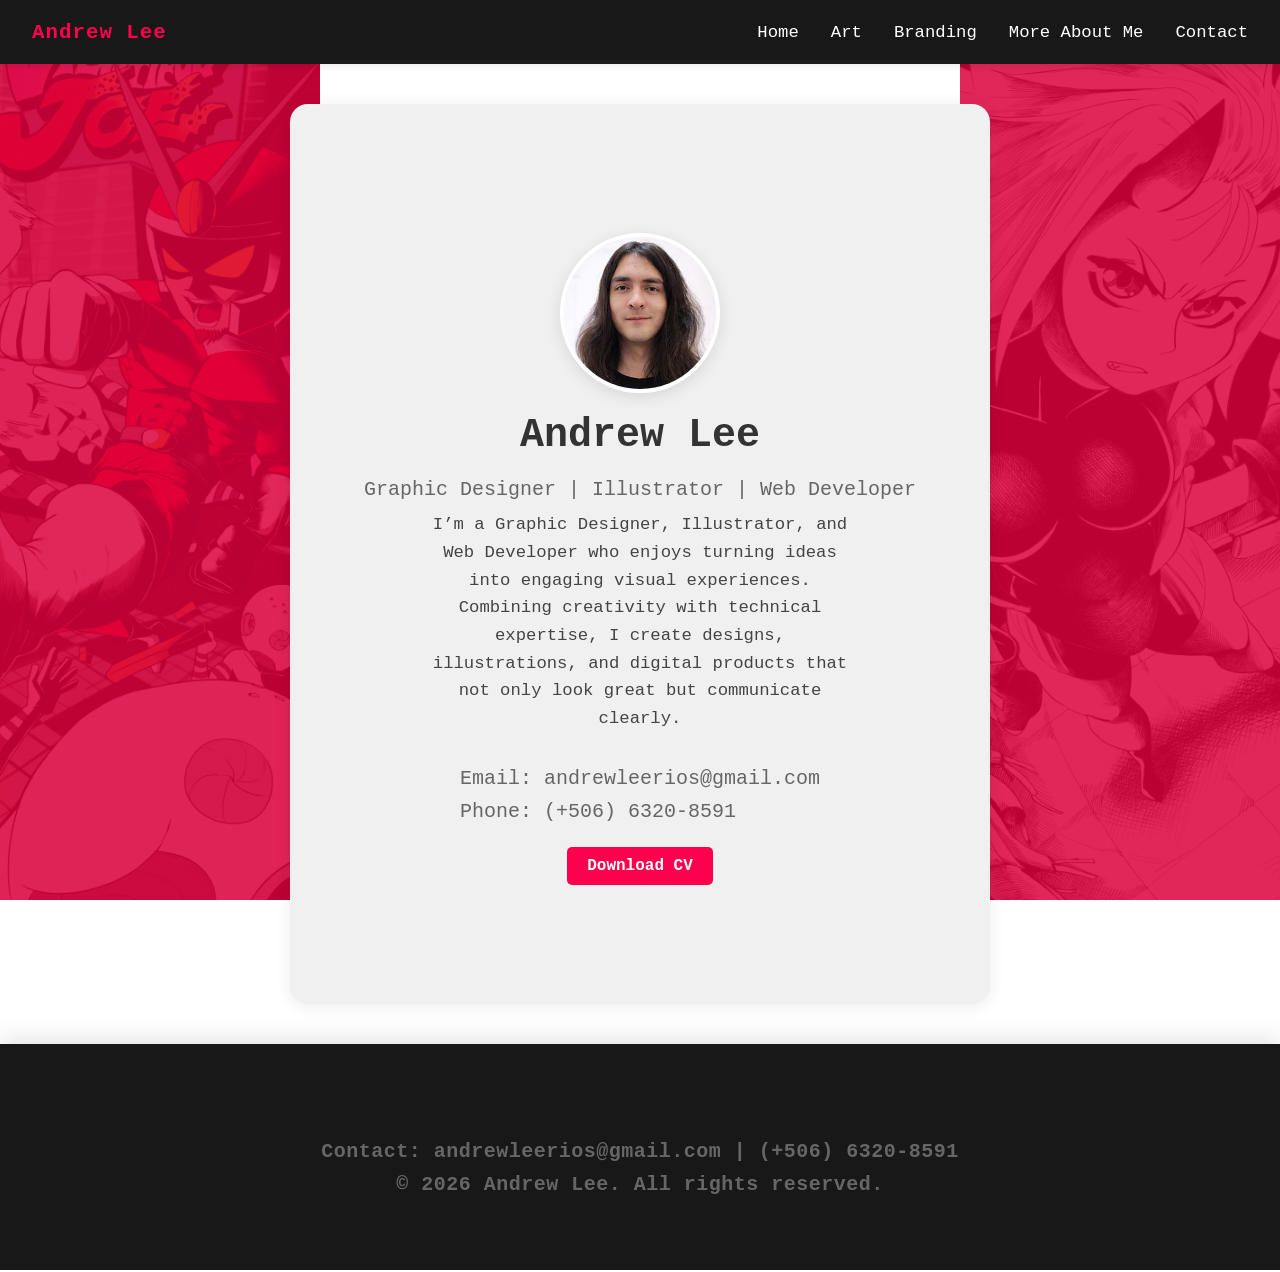
==== commit cdcb3362: "Update index.html" ====
--- a/index.html
+++ b/index.html
@@ -39,7 +39,7 @@
         <p>Graphic Designer | Illustrator | Web Developer</p>
         <div class="about-me">
             <p>
-                I am a passionate creative professional with a keen eye for design and a love for storytelling through visuals. With experience in graphic design, illustration, and web development, I blend artistic vision with technical skills to bring ideas to life. My work is driven by curiosity, empathy, and a commitment to delivering impactful solutions that connect with people.
+                I’m a Graphic Designer, Illustrator, and Web Developer who enjoys turning ideas into engaging visual experiences. Combining creativity with technical expertise, I create designs, illustrations, and digital products that not only look great but communicate clearly.
             </p>
         </div>
         <div class="contact-info">
@@ -80,4 +80,4 @@
 }
 window.addEventListener('DOMContentLoaded', crossfadeSideArt);
 </script>
-</html>+</html>
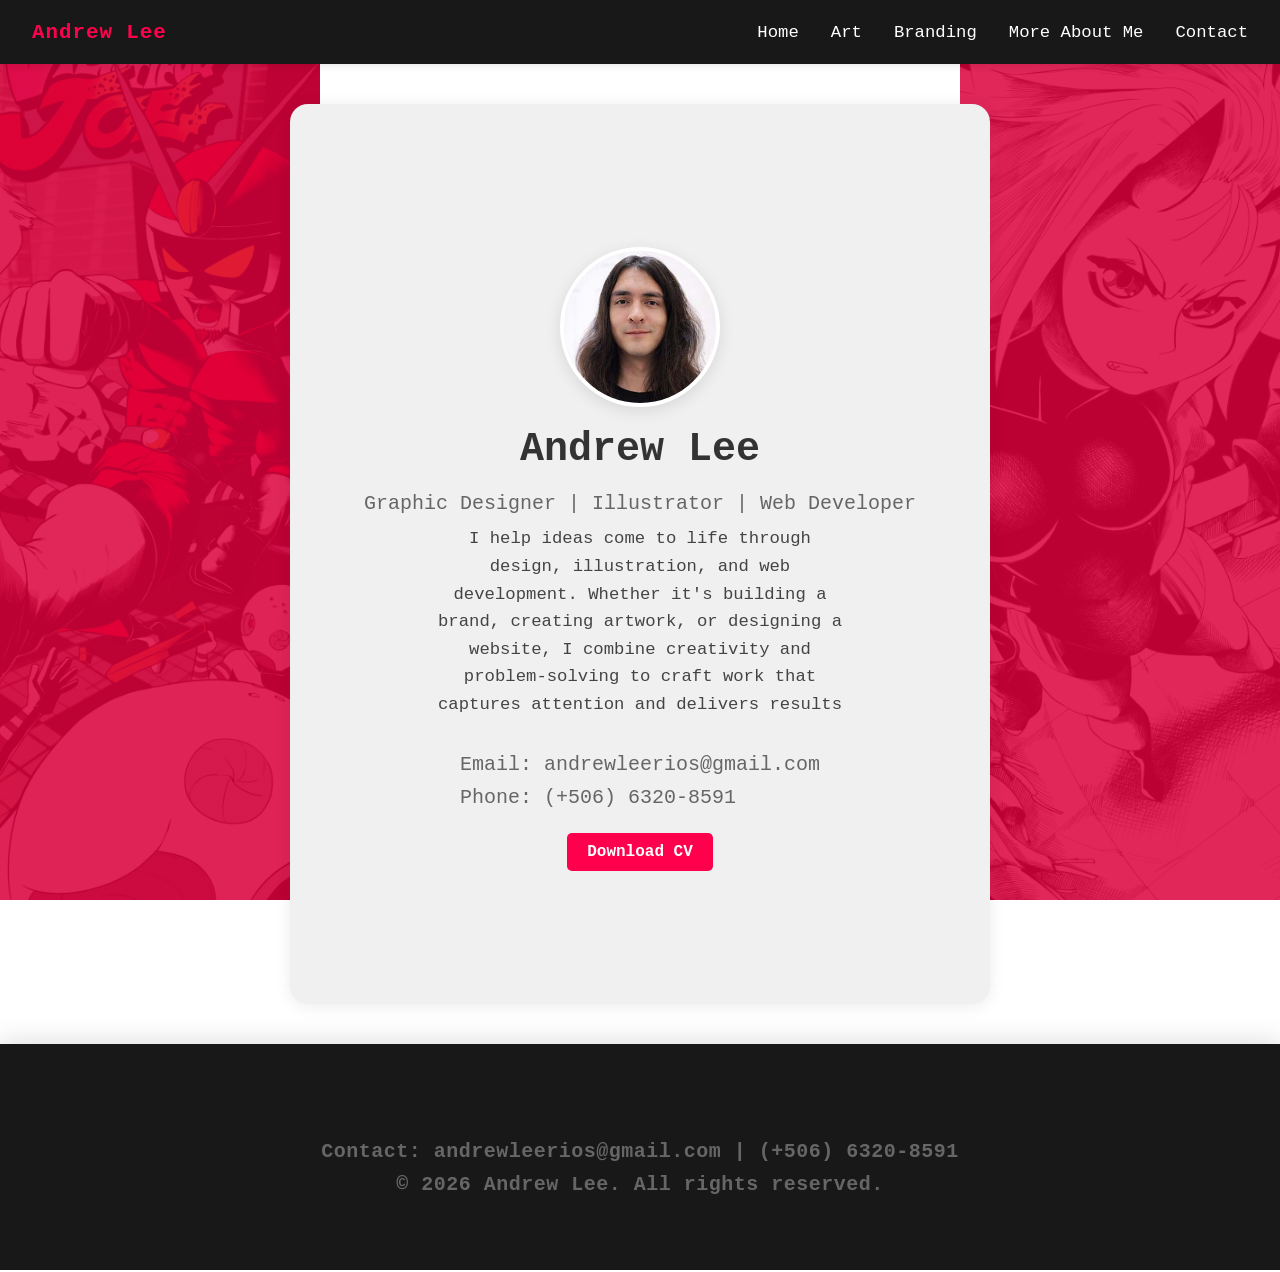
==== commit 9eaa48b5: "Revise content in index.html for portfolio update Updated the content of the portfolio page, enhanci" ====
--- a/index.html
+++ b/index.html
@@ -39,7 +39,7 @@
         <p>Graphic Designer | Illustrator | Web Developer</p>
         <div class="about-me">
             <p>
-                I’m a Graphic Designer, Illustrator, and Web Developer who enjoys turning ideas into engaging visual experiences. Combining creativity with technical expertise, I create designs, illustrations, and digital products that not only look great but communicate clearly.
+                I help ideas come to life through design, illustration, and web development. Whether it's building a brand, creating artwork, or designing a website, I combine creativity and problem-solving to craft work that captures attention and delivers results
             </p>
         </div>
         <div class="contact-info">
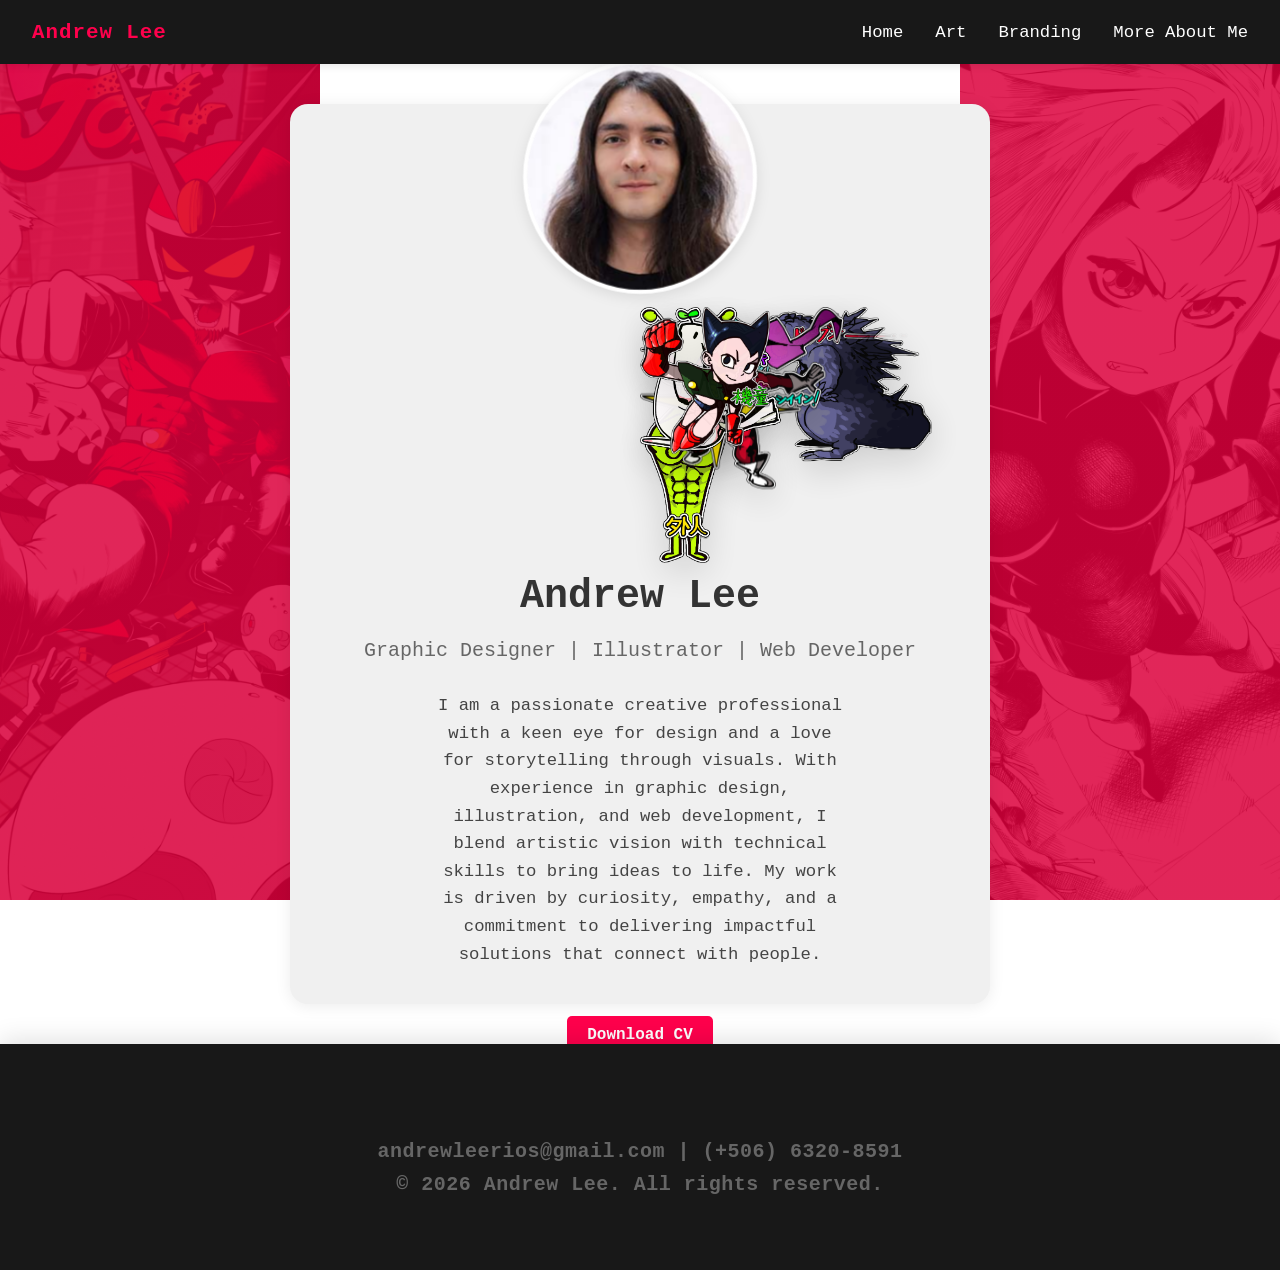
==== commit 4a23354b: "Add files via upload" ====
--- a/index.html
+++ b/index.html
@@ -30,28 +30,34 @@
             <li><a href="art.html">Art</a></li>
             <li><a href="branding.html">Branding</a></li>
             <li><a href="about.html">More About Me</a></li>
-            <li><a href="#footer">Contact</a></li>
         </ul>
     </nav>
     <div class="container">
-        <img src="images/profile_picture.jpg" alt="Andrew Lee Profile Picture" class="profile-pic">
-        <h1>Andrew Lee</h1>
-        <p>Graphic Designer | Illustrator | Web Developer</p>
+        <div class="profile-bio">
+            <div class="profile-photo-frame">
+                <img src="images/profile_picture.jpg" alt="Andrew Lee Profile Picture" class="profile-pic">
+                <img class="profile-sticker profile-sticker-1" src="images/profiledecors/beam sticker.png" alt="Beam sticker">
+                <img class="profile-sticker profile-sticker-2" src="images/profiledecors/gaijin sticker.png" alt="Gaijin sticker">
+                <img class="profile-sticker profile-sticker-3" src="images/profiledecors/henshin sticker.png" alt="Henshin sticker">
+                <img class="profile-sticker profile-sticker-4" src="images/profiledecors/kakikaki sticker.png" alt="Kakikaki sticker">
+                <img class="profile-sticker profile-sticker-5" src="images/profiledecors/kidoh sticker.png" alt="Kidoh sticker">
+            </div>
+            <div class="profile-headline">
+                <h1>Andrew Lee</h1>
+                <p>Graphic Designer | Illustrator | Web Developer</p>
+            </div>
+        </div>
         <div class="about-me">
             <p>
-                I help ideas come to life through design, illustration, and web development. Whether it's building a brand, creating artwork, or designing a website, I combine creativity and problem-solving to craft work that captures attention and delivers results
+                I am a passionate creative professional with a keen eye for design and a love for storytelling through visuals. With experience in graphic design, illustration, and web development, I blend artistic vision with technical skills to bring ideas to life. My work is driven by curiosity, empathy, and a commitment to delivering impactful solutions that connect with people.
             </p>
-        </div>
-        <div class="contact-info">
-            <p>Email: andrewleerios@gmail.com</p>
-            <p>Phone: (+506) 6320-8591</p>
         </div>
         <div class="download-cv">
             <a href="andrewleecv.pdf" download class="download-btn">Download CV</a>
         </div>
     </div>
     <footer id="footer" class="footer">
-        <p>Contact: andrewleerios@gmail.com | (+506) 6320-8591</p>
+        <p>andrewleerios@gmail.com | (+506) 6320-8591</p>
         <p>&copy; 2026 Andrew Lee. All rights reserved.</p>
     </footer>
 </body>
@@ -80,4 +86,25 @@
 }
 window.addEventListener('DOMContentLoaded', crossfadeSideArt);
 </script>
-</html>
+<script>
+// When hovering any sticker, hide all stickers (opacity -> 0) so the profile pic is visible
+document.addEventListener('DOMContentLoaded', () => {
+    const frame = document.querySelector('.profile-photo-frame');
+    if (!frame) return;
+    const stickers = Array.from(frame.querySelectorAll('.profile-sticker'));
+    if (!stickers.length) return;
+
+    let hoverCount = 0;
+    stickers.forEach(s => {
+        s.addEventListener('mouseenter', () => {
+            hoverCount += 1;
+            if (hoverCount === 1) frame.classList.add('stickers-hidden');
+        });
+        s.addEventListener('mouseleave', () => {
+            hoverCount = Math.max(0, hoverCount - 1);
+            if (hoverCount === 0) frame.classList.remove('stickers-hidden');
+        });
+    });
+});
+</script>
+</html>
--- a/style.css
+++ b/style.css
@@ -8,6 +8,142 @@
     border-radius: 18px;
     box-shadow: 0 2px 16px rgba(0,0,0,0.08);
     padding: 32px 24px 32px 24px;
+}
+.profile-bio {
+    display: flex;
+    flex-direction: column;
+    align-items: center;
+    gap: 24px;
+    text-align: center;
+    margin-bottom: 20px;
+}
+.profile-photo-frame {
+    position: relative;
+    --profile-frame-size: clamp(300px, 38vw, 560px);
+    width: var(--profile-frame-size);
+    max-width: 100%;
+    aspect-ratio: 1 / 1;
+    perspective: 1200px;
+    perspective-origin: center center;
+    transform-style: preserve-3d;
+}
+.profile-pic {
+    width: 100%;
+    height: auto;
+    border-radius: 50%;
+    object-fit: cover;
+    border: 6px solid #fff;
+    box-shadow: 0 20px 45px rgba(0,0,0,0.18);
+    transition: transform 0.35s ease, box-shadow 0.35s ease;
+    position: relative;
+    z-index: 3;
+    transform: translateZ(20px);
+}
+.profile-photo-frame:hover .profile-pic {
+    transform: translateZ(20px) scale(1.02);
+}
+.profile-sticker {
+    position: absolute;
+    top: 50%;
+    left: 50%;
+    width: auto;
+    max-width: 100%;
+    opacity: 0.97;
+    transition: transform 0.3s ease, opacity 0.3s ease, filter 0.3s ease;
+    pointer-events: none;
+    filter: drop-shadow(0 10px 18px rgba(0,0,0,0.15));
+    transform-origin: center center;
+    backface-visibility: hidden;
+    will-change: transform;
+}
+.profile-sticker:hover {
+    transform: translate(-50%, -50%) scale(1.08);
+    opacity: 1;
+}
+.profile-sticker-1 {
+    --orbit-x: clamp(160px, calc(var(--profile-frame-size) * 0.42), 220px);
+    --orbit-z: clamp(40px, calc(var(--profile-frame-size) * 0.11), 60px);
+    width: clamp(180px, calc(var(--profile-frame-size) * 0.60), 320px);
+    animation: orbit-1 14s linear infinite;
+}
+.profile-sticker-2 {
+    --orbit-x: clamp(90px, calc(var(--profile-frame-size) * 0.26), 140px);
+    --orbit-z: clamp(24px, calc(var(--profile-frame-size) * 0.075), 42px);
+    width: clamp(72px, calc(var(--profile-frame-size) * 0.20), 110px);
+    animation: orbit-2 10.6s linear infinite;
+}
+.profile-sticker-3 {
+    --orbit-x: clamp(110px, calc(var(--profile-frame-size) * 0.34), 190px);
+    --orbit-z: clamp(32px, calc(var(--profile-frame-size) * 0.095), 52px);
+    width: clamp(120px, calc(var(--profile-frame-size) * 0.42), 220px);
+    animation: orbit-3 12.4s linear infinite;
+}
+.profile-sticker-4 {
+    --orbit-x: clamp(78px, calc(var(--profile-frame-size) * 0.26), 140px);
+    --orbit-z: clamp(28px, calc(var(--profile-frame-size) * 0.08), 38px);
+    width: clamp(90px, calc(var(--profile-frame-size) * 0.29), 160px);
+    animation: orbit-4 11.2s linear infinite;
+}
+.profile-sticker-5 {
+    --orbit-x: clamp(95px, calc(var(--profile-frame-size) * 0.31), 170px);
+    --orbit-z: clamp(30px, calc(var(--profile-frame-size) * 0.085), 46px);
+    width: clamp(100px, calc(var(--profile-frame-size) * 0.28), 130px);
+    animation: orbit-5 13s linear infinite;
+}
+@keyframes orbit-1 {
+    0% {
+        transform: translate(-50%, -50%) rotateY(0deg) translateX(var(--orbit-x)) translateZ(var(--orbit-z)) rotateY(0deg) rotateX(12deg);
+    }
+    50% {
+        transform: translate(-50%, -50%) rotateY(180deg) translateX(var(--orbit-x)) translateZ(calc(var(--orbit-z) * -1)) rotateY(-180deg) rotateX(12deg);
+    }
+    100% {
+        transform: translate(-50%, -50%) rotateY(360deg) translateX(var(--orbit-x)) translateZ(var(--orbit-z)) rotateY(-360deg) rotateX(12deg);
+    }
+}
+@keyframes orbit-2 {
+    0% {
+        transform: translate(-50%, -50%) rotateY(0deg) translateX(var(--orbit-x)) translateZ(var(--orbit-z)) rotateY(0deg) rotateX(10deg);
+    }
+    50% {
+        transform: translate(-50%, -50%) rotateY(180deg) translateX(var(--orbit-x)) translateZ(calc(var(--orbit-z) * -1)) rotateY(-180deg) rotateX(10deg);
+    }
+    100% {
+        transform: translate(-50%, -50%) rotateY(360deg) translateX(var(--orbit-x)) translateZ(var(--orbit-z)) rotateY(-360deg) rotateX(10deg);
+    }
+}
+@keyframes orbit-3 {
+    0% {
+        transform: translate(-50%, -50%) rotateY(0deg) translateX(var(--orbit-x)) translateZ(var(--orbit-z)) rotateY(0deg) rotateX(14deg);
+    }
+    50% {
+        transform: translate(-50%, -50%) rotateY(180deg) translateX(var(--orbit-x)) translateZ(calc(var(--orbit-z) * -1)) rotateY(-180deg) rotateX(14deg);
+    }
+    100% {
+        transform: translate(-50%, -50%) rotateY(360deg) translateX(var(--orbit-x)) translateZ(var(--orbit-z)) rotateY(-360deg) rotateX(14deg);
+    }
+}
+@keyframes orbit-4 {
+    0% {
+        transform: translate(-50%, -50%) rotateY(0deg) translateX(var(--orbit-x)) translateZ(var(--orbit-z)) rotateY(0deg) rotateX(10deg);
+    }
+    50% {
+        transform: translate(-50%, -50%) rotateY(180deg) translateX(var(--orbit-x)) translateZ(calc(var(--orbit-z) * -1)) rotateY(-180deg) rotateX(10deg);
+    }
+    100% {
+        transform: translate(-50%, -50%) rotateY(360deg) translateX(var(--orbit-x)) translateZ(var(--orbit-z)) rotateY(-360deg) rotateX(10deg);
+    }
+}
+@keyframes orbit-5 {
+    0% {
+        transform: translate(-50%, -50%) rotateY(0deg) translateX(var(--orbit-x)) translateZ(var(--orbit-z)) rotateY(0deg) rotateX(11deg);
+    }
+    50% {
+        transform: translate(-50%, -50%) rotateY(180deg) translateX(var(--orbit-x)) translateZ(calc(var(--orbit-z) * -1)) rotateY(-180deg) rotateX(11deg);
+    }
+    100% {
+        transform: translate(-50%, -50%) rotateY(360deg) translateX(var(--orbit-x)) translateZ(var(--orbit-z)) rotateY(-360deg) rotateX(11deg);
+    }
 }
 .side-art {
     z-index: 1;
@@ -371,8 +507,8 @@
 }
 
 .profile-pic {
-    width: 160px;
-    height: 160px;
+    width: 230px;
+    height: 230px;
     object-fit: cover;
     border-radius: 50%;
     margin-bottom: 20px;
@@ -398,10 +534,8 @@
         height: auto;
         padding: 40px 10px;
     }
-    .profile-pic {
-        width: 120px;
-        height: 120px;
-        margin-bottom: 16px;
+    .profile-photo-frame {
+        --profile-frame-size: clamp(280px, 45vw, 520px);
     }
     .about-me {
         max-width: 90vw;
@@ -423,10 +557,8 @@
         height: auto;
         padding: 24px 4vw;
     }
-    .profile-pic {
-        width: 90px;
-        height: 90px;
-        margin-bottom: 12px;
+    .profile-photo-frame {
+        --profile-frame-size: clamp(240px, 72vw, 420px);
     }
     .about-me {
         max-width: 98vw;
@@ -617,4 +749,13 @@
     letter-spacing: 0.5px;
     box-shadow: 0 -4px 24px rgba(0,0,0,0.12);
     font-weight: 600;
+}
+
+/* Sticker hover: allow pointer interaction and fade-out all stickers while hovering any sticker */
+.profile-sticker {
+    pointer-events: auto !important;
+    transition: opacity 900ms cubic-bezier(0.2,0.9,0.2,1), transform 220ms ease;
+}
+.profile-photo-frame.stickers-hidden .profile-sticker {
+    opacity: 0 !important;
 }
